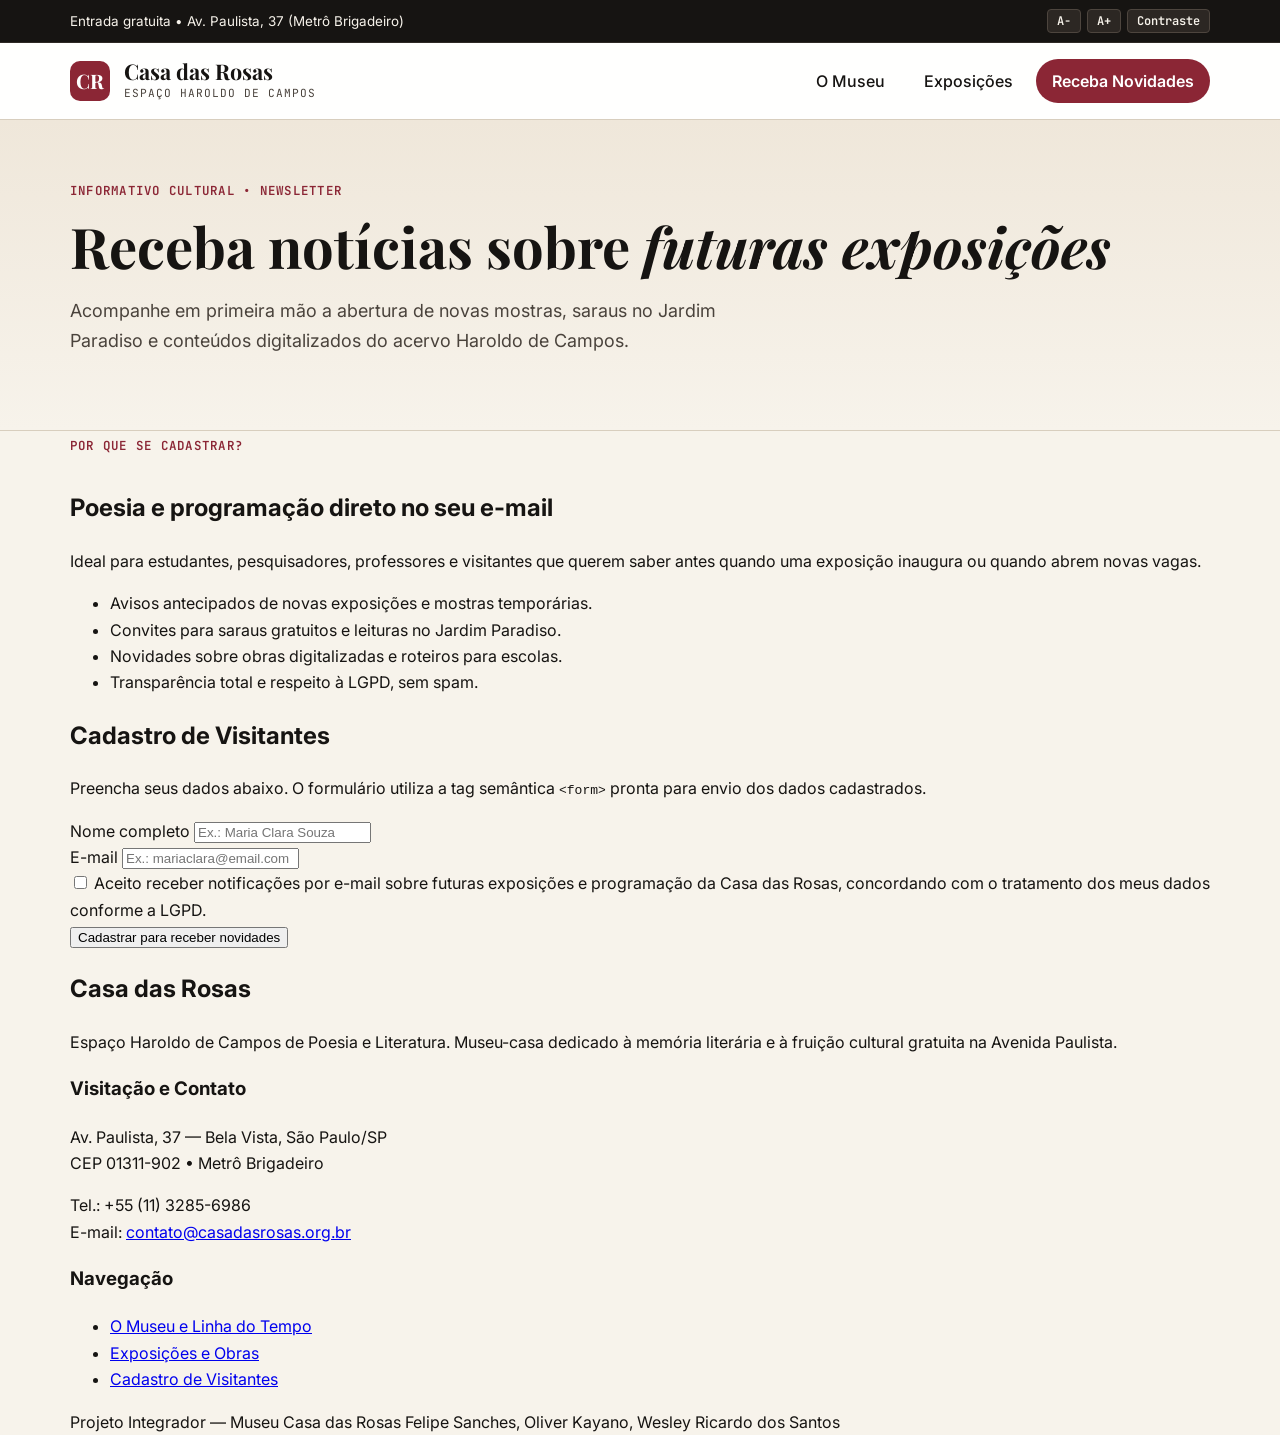
==== cadastro.html @ cf4e38aa "pag. cadastro e atualizaçao de integracao.md (Refs #2)" ====
<!DOCTYPE html>
<html lang="pt-BR">

<head>
  <meta charset="UTF-8">
  <meta name="viewport" content="width=device-width, initial-scale=1.0">
  <title>Receba Novidades — Cadastro de Visitantes | Casa das Rosas</title>
  <link rel="icon" type="image/svg+xml"
    href="data:image/svg+xml,%3Csvg xmlns='http://www.w3.org/2000/svg' viewBox='0 0 64 64'%3E%3Crect width='64' height='64' rx='14' fill='%238b2635'/%3E%3Ctext x='32' y='43' text-anchor='middle' font-family='Georgia,serif' font-size='28' font-weight='700' fill='%23ffffff'%3ECR%3C/text%3E%3C/svg%3E">
  <meta name="description"
    content="Cadastre seu nome e e-mail para receber notícias sobre as próximas exposições e atividades gratuitas da Casa das Rosas.">
  <link rel="preconnect" href="https://fonts.googleapis.com">
  <link rel="preconnect" href="https://fonts.gstatic.com" crossorigin>
  <link rel="preload"
    href="https://fonts.googleapis.com/css2?family=Inter:wght@400;500;600;700&family=JetBrains+Mono:wght@500;600&family=Playfair+Display:ital,wght@0,600;0,700;1,600&display=swap"
    as="style" onload="this.onload=null;this.rel='stylesheet'">
  <noscript>
    <link
      href="https://fonts.googleapis.com/css2?family=Inter:wght@400;500;600;700&family=JetBrains+Mono:wght@500;600&family=Playfair+Display:ital,wght@0,600;0,700;1,600&display=swap"
      rel="stylesheet">
  </noscript>
  <style>
    :root {
      --bg-page: #f7f3eb;
      --bg-surface: #ffffff;
      --bg-muted: #ede5d8;
      --bg-dark: #161412;
      --text-primary: #161412;
      --text-secondary: #4a433c;
      --text-on-dark: #f7f3eb;
      --brand-primary: #8b2635;
      --brand-primary-hover: #6c1a26;
      --brand-secondary: #244736;
      --brand-accent: #c59b38;
      --border-color: #d8cebe;
      --border-strong: #161412;
      --font-serif: "Playfair Display", Georgia, serif;
      --font-sans: "Inter", -apple-system, BlinkMacSystemFont, "Segoe UI", sans-serif;
      --font-mono: "JetBrains Mono", monospace;
      --radius-sm: 6px;
      --radius-md: 12px;
      --radius-lg: 20px;
      --container-max: 1180px
    }

    *,
    *::before,
    *::after {
      box-sizing: border-box
    }

    body {
      margin: 0;
      font-family: var(--font-sans);
      background: var(--bg-page);
      color: var(--text-primary);
      line-height: 1.65
    }

    .skip-link {
      position: absolute;
      top: -100px;
      left: 1rem;
      background: var(--bg-dark);
      color: var(--text-on-dark);
      padding: .75rem 1rem;
      z-index: 1000
    }

    .container {
      width: 100%;
      max-width: var(--container-max);
      margin: 0 auto;
      padding: 0 1.25rem
    }

    .barra-topo {
      background: var(--bg-dark);
      color: var(--text-on-dark);
      font-size: .84rem;
      padding: .55rem 0;
      border-bottom: 1px solid #2f2a26
    }

    .barra-topo .container {
      display: flex;
      flex-wrap: wrap;
      justify-content: space-between;
      gap: .5rem 1.25rem;
      align-items: center
    }

    .cabecalho {
      background: rgba(255, 255, 255, .94);
      border-bottom: 1px solid var(--border-color);
      position: sticky;
      top: 0;
      z-index: 100
    }

    .cabecalho-conteudo {
      display: flex;
      align-items: center;
      justify-content: space-between;
      min-height: 76px;
      gap: 1rem
    }

    .marca {
      display: flex;
      align-items: center;
      gap: .85rem;
      text-decoration: none;
      color: var(--text-primary)
    }

    .marca-sigla {
      width: 40px;
      height: 40px;
      border-radius: 10px;
      background: var(--brand-primary);
      color: #fff;
      display: grid;
      place-items: center;
      font-family: var(--font-serif);
      font-weight: 700;
      font-size: 1.25rem
    }

    .marca-texto {
      display: flex;
      flex-direction: column
    }

    .marca-titulo {
      font-family: var(--font-serif);
      font-size: 1.35rem;
      font-weight: 700;
      line-height: 1.1
    }

    .marca-subtitulo {
      font-family: var(--font-mono);
      font-size: .7rem;
      color: var(--text-secondary);
      text-transform: uppercase;
      letter-spacing: .09em
    }

    .navegacao {
      display: none
    }

    .nav-list {
      list-style: none;
      margin: 0;
      padding: 0;
      display: flex;
      gap: .45rem
    }

    .nav-link {
      display: inline-flex;
      align-items: center;
      min-height: 44px;
      padding: .5rem 1rem;
      border-radius: 999px;
      text-decoration: none;
      color: var(--text-primary);
      font-weight: 500
    }

    .nav-link[aria-current="page"] {
      background: var(--brand-primary);
      color: #fff;
      font-weight: 600
    }

    .hero {
      padding: 3.5rem 0;
      background: linear-gradient(180deg, #efe7da 0%, var(--bg-page) 100%);
      border-bottom: 1px solid var(--border-color)
    }

    .chapeu {
      display: inline-flex;
      font-family: var(--font-mono);
      font-size: .78rem;
      font-weight: 600;
      text-transform: uppercase;
      letter-spacing: .1em;
      color: var(--brand-primary);
      margin-bottom: .75rem
    }

    h1 {
      font-family: var(--font-serif);
      font-size: clamp(2.15rem, 5vw, 3.5rem);
      line-height: 1.15;
      margin: 0 0 1.15rem
    }

    .texto-destaque {
      font-size: 1.125rem;
      color: var(--text-secondary);
      max-width: 62ch
    }

    .controles-acessibilidade {
      display: inline-flex;
      align-items: center;
      gap: .4rem
    }

    .btn-acessibilidade {
      background: #2c2723;
      color: #f7f3eb;
      border: 1px solid #4d453e;
      border-radius: 4px;
      padding: .2rem .55rem;
      font-family: var(--font-mono);
      font-size: .75rem;
      font-weight: 600
    }

    @media(min-width:768px) {
      .btn-menu {
        display: none
      }

      .navegacao {
        display: block
      }
    }
  </style>
  <link rel="preload" href="styles.css" as="style" onload="this.onload=null;this.rel='stylesheet'">
  <noscript>
    <link rel="stylesheet" href="styles.css">
  </noscript>
</head>

<body>
  <a href="#conteudo-principal" class="skip-link">Pular para o conteúdo principal</a>

  <!-- [JS] Barra superior com controles de fonte e contraste -->
  <div class="barra-topo" role="region" aria-label="Informações rápidas e acessibilidade">
    <div class="container">
      <span class="status-visita">
        <span class="status-indicador" aria-hidden="true"></span>
        Entrada gratuita • Av. Paulista, 37 (Metrô Brigadeiro)
      </span>
      <div class="controles-acessibilidade" role="group" aria-label="Controles de acessibilidade">
        <button type="button" id="fonte-diminuir" class="btn-acessibilidade"
          aria-label="A- Diminuir tamanho da fonte">A-</button>
        <button type="button" id="fonte-aumentar" class="btn-acessibilidade"
          aria-label="A+ Aumentar tamanho da fonte">A+</button>
        <button type="button" id="alto-contraste" class="btn-acessibilidade" aria-pressed="false">Contraste</button>
      </div>
    </div>
  </div>

  <header class="cabecalho">
    <div class="container cabecalho-conteudo">
      <a href="index.html" class="marca">
        <span class="marca-sigla" aria-hidden="true">CR</span>
        <span class="marca-texto">
          <span class="marca-titulo">Casa das Rosas</span>
          <span class="marca-subtitulo">Espaço Haroldo de Campos</span>
        </span>
      </a>

      <!-- [JS] Botão que abre/fecha o menu no celular -->
      <button type="button" class="btn-menu" aria-expanded="false" aria-controls="navegacao-principal">
        Menu
      </button>

      <nav id="navegacao-principal" class="navegacao" aria-label="Navegação principal">
        <ul class="nav-list">
          <li><a href="index.html" class="nav-link">O Museu</a></li>
          <li><a href="exposicoes.html" class="nav-link">Exposições</a></li>
          <li><a href="cadastro.html" class="nav-link" aria-current="page">Receba Novidades</a></li>
        </ul>
      </nav>
    </div>
  </header>

  <main id="conteudo-principal">
    <section class="hero">
      <div class="container">
        <span class="chapeu">Informativo Cultural • Newsletter</span>
        <h1>Receba notícias sobre <em>futuras exposições</em></h1>
        <p class="texto-destaque">
          Acompanhe em primeira mão a abertura de novas mostras, saraus no Jardim Paradiso e conteúdos digitalizados do
          acervo Haroldo de Campos.
        </p>
      </div>
    </section>

    <section class="secao">
      <div class="container cadastro-grade">
        <aside class="cadastro-lateral" aria-label="Vantagens do cadastro">
          <span class="chapeu">Por que se cadastrar?</span>
          <h2>Poesia e programação direto no seu e-mail</h2>
          <p class="texto-claro-suave">
            Ideal para estudantes, pesquisadores, professores e visitantes que querem saber antes quando uma exposição
            inaugura ou quando abrem novas vagas.
          </p>
          <ul class="lista-beneficios">
            <li>Avisos antecipados de novas exposições e mostras temporárias.</li>
            <li>Convites para saraus gratuitos e leituras no Jardim Paradiso.</li>
            <li>Novidades sobre obras digitalizadas e roteiros para escolas.</li>
            <li>Transparência total e respeito à LGPD, sem spam.</li>
          </ul>
        </aside>

        <div class="cartao-formulario">
          <h2>Cadastro de Visitantes</h2>
          <p class="formulario-intro">
            Preencha seus dados abaixo. O formulário utiliza a tag semântica <code>&lt;form&gt;</code> pronta para envio
            dos dados cadastrados.
          </p>

          <!-- [JS] Formulário capturado por script.js via id="formulario-visitante" -->
          <form id="formulario-visitante" action="#" method="post">
            <div class="campo-grupo">
              <label for="nome-visitante" class="campo-rotulo">Nome completo</label>
              <input type="text" id="nome-visitante" name="nome" class="campo-entrada"
                placeholder="Ex.: Maria Clara Souza" required autocomplete="name">
            </div>

            <div class="campo-grupo">
              <label for="email-visitante" class="campo-rotulo">E-mail</label>
              <input type="email" id="email-visitante" name="email" class="campo-entrada"
                placeholder="Ex.: mariaclara@email.com" required autocomplete="email">
            </div>

            <div class="grupo-checkbox">
              <input type="checkbox" id="aceita-notificacoes" name="aceita_notificacoes" value="sim" required>
              <label for="aceita-notificacoes">
                Aceito receber notificações por e-mail sobre futuras exposições e programação da Casa das Rosas,
                concordando com o tratamento dos meus dados conforme a LGPD.
              </label>
            </div>

            <button type="submit" class="btn btn-primary btn-largura-total">
              Cadastrar para receber novidades
            </button>
          </form>

          <!-- [JS] Área de confirmação preenchida e exibida após o envio -->
          <div id="retorno-formulario" class="retorno-formulario is-hidden" role="status" aria-live="polite"
            tabindex="-1"></div>
        </div>
      </div>
    </section>
  </main>

  <footer class="rodape">
    <div class="container">
      <div class="rodape-grade">
        <div>
          <h2>Casa das Rosas</h2>
          <p>Espaço Haroldo de Campos de Poesia e Literatura. Museu-casa dedicado à memória literária e à fruição
            cultural gratuita na Avenida Paulista.</p>
        </div>
        <div>
          <h3>Visitação e Contato</h3>
          <p>Av. Paulista, 37 — Bela Vista, São Paulo/SP<br>CEP 01311-902 • Metrô Brigadeiro</p>
          <p>Tel.: +55 (11) 3285-6986<br>E-mail: <a
              href="mailto:contato@casadasrosas.org.br">contato@casadasrosas.org.br</a></p>
        </div>
        <div>
          <h3>Navegação</h3>
          <ul class="rodape-links">
            <li><a href="index.html">O Museu e Linha do Tempo</a></li>
            <li><a href="exposicoes.html">Exposições e Obras</a></li>
            <li><a href="cadastro.html">Cadastro de Visitantes</a></li>
          </ul>
        </div>
      </div>
      <div class="rodape-base">
        <span>Projeto Integrador — Museu Casa das Rosas</span>
        <span>Felipe Sanches, Oliver Kayano, Wesley Ricardo dos Santos</span>

      </div>
    </div>
  </footer>

  <script src="script.js" defer></script>
</body>

</html>
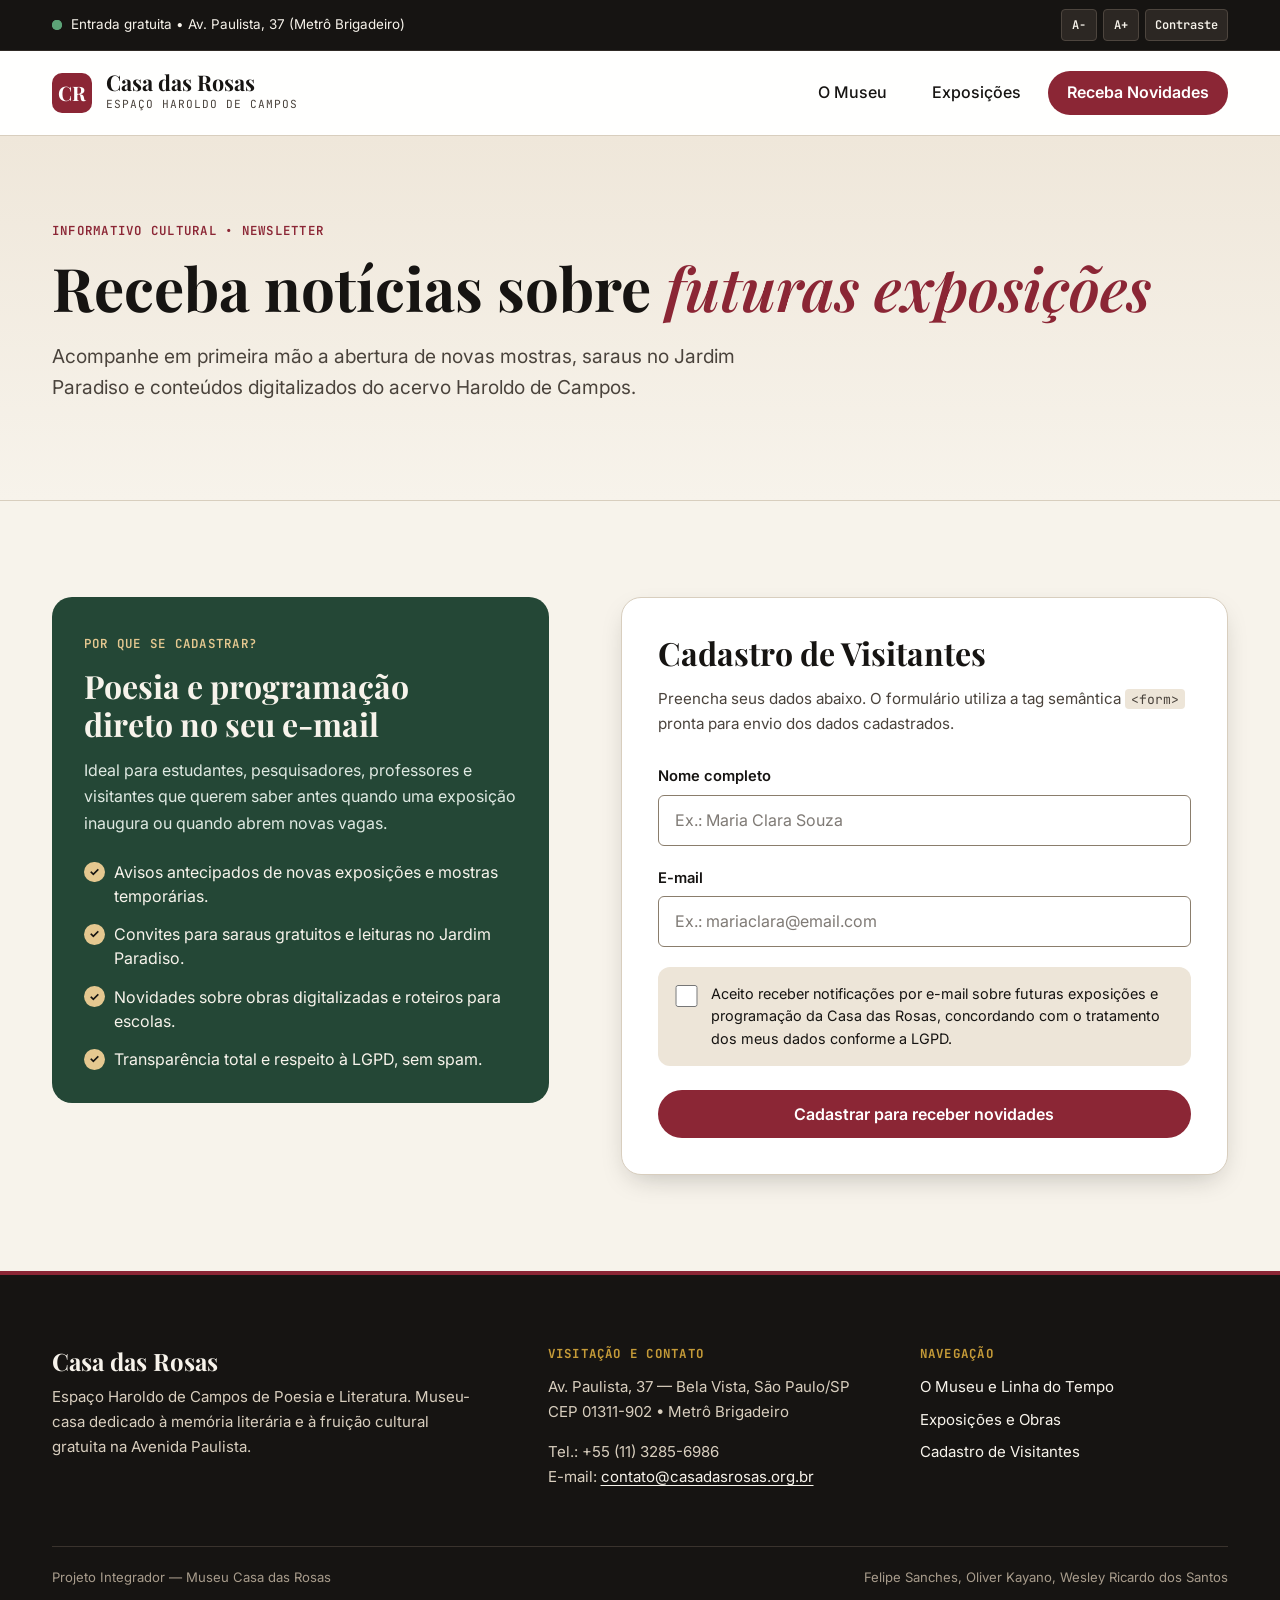
==== commit b61d1308: "Inclusão de media queries e otimização na renderização #2 #3" ====
--- a/cadastro.html
+++ b/cadastro.html
@@ -232,6 +232,496 @@
         display: block
       }
     }
+
+    /* ----- Ajustes por largura: primeira tela (cabeçalho e hero) ----------------
+       Ficam no CSS crítico porque alteram o que o visitante vê antes do
+       styles.css chegar. Se estivessem só no arquivo externo, o topo da página
+       "pularia" de tamanho quando ele terminasse de carregar. */
+
+    /* Celulares compactos: até 400px */
+    @media (max-width: 400px) {
+      .container {
+        padding-inline: 1rem;
+      }
+
+      .cabecalho-conteudo {
+        min-height: 68px;
+        gap: .75rem;
+      }
+
+      .marca {
+        gap: .65rem;
+      }
+
+      .marca-titulo {
+        font-size: 1.2rem;
+      }
+
+      .marca-subtitulo {
+        font-size: .62rem;
+        letter-spacing: .05em;
+      }
+
+      .hero {
+        padding: 2.25rem 0 2.5rem;
+      }
+
+      .hero-grade {
+        gap: 2rem;
+      }
+
+      h1 {
+        font-size: clamp(1.9rem, 8.4vw, 2.15rem);
+        margin-bottom: 1rem;
+      }
+
+      .texto-destaque {
+        font-size: 1.04rem;
+      }
+
+      .hero-acoes .btn {
+        width: 100%;
+      }
+
+      .hero-metricas {
+        gap: .75rem;
+        margin-top: 1.75rem;
+      }
+
+      .metrica-valor {
+        font-size: 1.4rem;
+      }
+
+      .metrica-rotulo {
+        font-size: .76rem;
+      }
+
+      .hero-cartao {
+        padding: 1rem;
+      }
+
+      .hero-foto {
+        height: 210px;
+      }
+    }
+
+    /* Telas largas: a partir de 1280px */
+    @media (min-width: 1280px) {
+      :root {
+        --container-max: 1240px;
+      }
+
+      .container {
+        padding-inline: 2rem;
+      }
+
+      .cabecalho-conteudo {
+        min-height: 84px;
+      }
+
+      .nav-link {
+        padding-inline: 1.2rem;
+      }
+
+      .hero {
+        padding: 5rem 0;
+      }
+
+      .hero-grade {
+        gap: 4.5rem;
+      }
+
+      h1 {
+        font-size: 3.75rem;
+      }
+
+      .texto-destaque {
+        font-size: 1.2rem;
+      }
+
+      .hero-foto {
+        height: 320px;
+      }
+    }
+
+    /* Primeira tela: regras de styles.css aplicadas ao que aparece sem rolar (320–1920px) ====
+       Ficam aqui para a página não "pular" quando o styles.css (assíncrono) terminar de carregar.
+       Valem os mesmos valores do arquivo externo; ao alterar uma regra, altere nos dois lugares. */
+
+    :root {
+      --on-brand: #ffffff;
+      --on-dark-soft: #d8cebe;
+      --on-dark-muted: #a89c8c;
+      --panel-dark: #221e1a;
+      --line-dark: #3a332d;
+      --field-border: #8a7d6c;
+      --focus: #161412;
+      --focus-on-dark: #c59b38;
+      --tint-brand: #f4e6e8;
+      --ok-bg: #e6f1ea;
+      --ok-text: #17352a;
+      --shadow-sm: 0 1px 2px rgba(22, 20, 18, .06), 0 1px 1px rgba(22, 20, 18, .04);
+      --shadow-md: 0 10px 28px -10px rgba(22, 20, 18, .28);
+      --ease: cubic-bezier(.2, .6, .2, 1);
+    }
+
+    button,
+    input {
+      font: inherit;
+      color: inherit;
+    }
+
+    button {
+      cursor: pointer;
+    }
+
+    html {
+      scroll-padding-top: 6.5rem;
+      -webkit-text-size-adjust: 100%;
+      text-size-adjust: 100%;
+    }
+
+    @media (prefers-reduced-motion: no-preference) {
+      html {
+        scroll-behavior: smooth;
+      }
+    }
+
+    body {
+      -webkit-font-smoothing: antialiased;
+      text-rendering: optimizeLegibility;
+      overflow-wrap: break-word;
+    }
+
+    h2 {
+      font-family: var(--font-serif);
+      line-height: 1.2;
+      color: inherit;
+      text-wrap: balance;
+    }
+
+    h2 {
+      font-size: clamp(1.7rem, 3.4vw, 2.5rem);
+      margin: 0 0 .85rem;
+    }
+
+    h1 em {
+      font-style: italic;
+      font-weight: 600;
+      color: var(--brand-primary);
+    }
+
+    p {
+      margin: 0 0 1rem;
+      text-wrap: pretty;
+    }
+
+    a {
+      color: var(--brand-primary);
+      text-underline-offset: .2em;
+    }
+
+    code {
+      font-family: var(--font-mono);
+      font-size: .86em;
+      background: var(--bg-muted);
+      padding: .12em .45em;
+      border-radius: 4px;
+      overflow-wrap: anywhere;
+    }
+
+    .chapeu {
+      max-width: 100%;
+    }
+
+    .is-hidden,
+    [hidden] {
+      display: none !important;
+    }
+
+    @media (prefers-reduced-motion: reduce) {
+      *,
+      *::before,
+      *::after {
+        animation-duration: .01ms !important;
+        animation-iteration-count: 1 !important;
+        transition-duration: .01ms !important;
+        scroll-behavior: auto !important;
+      }
+    }
+
+    .status-visita {
+      display: inline-flex;
+      align-items: center;
+      gap: .6rem;
+      line-height: 1.4;
+    }
+
+    .status-indicador {
+      position: relative;
+      flex: none;
+      width: .6rem;
+      height: .6rem;
+      border-radius: 50%;
+      background: #5ca377;
+    }
+
+    .status-indicador::after {
+      content: "";
+      position: absolute;
+      inset: 0;
+      border-radius: inherit;
+      background: inherit;
+      animation: pulso 2.4s ease-out infinite;
+    }
+
+    .btn-acessibilidade {
+      min-width: 2.25rem;
+      min-height: 2rem;
+      line-height: 1;
+      cursor: pointer;
+      transition: background-color .2s var(--ease), border-color .2s var(--ease);
+    }
+
+    .marca-sigla {
+      transition: background-color .2s var(--ease);
+    }
+
+    .nav-link {
+      transition: background-color .2s var(--ease);
+    }
+
+    .btn-menu {
+      min-height: 44px;
+      padding: .5rem 1.1rem;
+      border: 1.5px solid var(--border-strong);
+      border-radius: 999px;
+      background: var(--bg-surface);
+      color: var(--text-primary);
+      font-weight: 600;
+      transition: background-color .2s var(--ease), color .2s var(--ease);
+    }
+
+    @media (max-width: 767.98px) {
+      .navegacao.is-open {
+        display: block;
+        position: absolute;
+        top: 100%;
+        left: 0;
+        right: 0;
+        padding: .75rem 1.25rem 1.25rem;
+        background: var(--bg-surface);
+        border-bottom: 1px solid var(--border-color);
+        box-shadow: var(--shadow-md);
+      }
+
+      .navegacao.is-open .nav-list {
+        flex-direction: column;
+        gap: .25rem;
+      }
+
+      .navegacao.is-open .nav-link {
+        width: 100%;
+        border-radius: var(--radius-md);
+        font-size: 1.05rem;
+      }
+    }
+
+    .secao {
+      padding: 3.5rem 0;
+    }
+
+    @media (min-width: 768px) {
+      .secao {
+        padding: 5rem 0;
+      }
+    }
+
+    .texto-claro-suave {
+      color: var(--on-dark-soft);
+    }
+
+    .cadastro-grade {
+      display: grid;
+      grid-template-columns: minmax(0, 1fr);
+      gap: 2rem;
+      align-items: start;
+    }
+
+    @media (min-width: 900px) {
+      .cadastro-grade {
+        grid-template-columns: minmax(0, .9fr) minmax(0, 1.1fr);
+        gap: 3rem;
+      }
+    }
+
+    .cadastro-lateral {
+      padding: 2rem;
+      background: var(--brand-secondary);
+      color: #f7f3eb;
+      border-radius: var(--radius-lg);
+    }
+
+    .cadastro-lateral .chapeu {
+      color: #e5c890;
+    }
+
+    .cadastro-lateral h2 {
+      font-size: clamp(1.5rem, 3vw, 2rem);
+    }
+
+    .cadastro-lateral .texto-claro-suave {
+      color: #dfe9e2;
+    }
+
+    .lista-beneficios {
+      display: grid;
+      gap: .9rem;
+      margin: 1.5rem 0 0;
+      padding: 0;
+      list-style: none;
+    }
+
+    .lista-beneficios li {
+      position: relative;
+      padding-left: 1.9rem;
+      line-height: 1.5;
+    }
+
+    .lista-beneficios li::before {
+      content: "✓";
+      content: "✓" / "";
+      position: absolute;
+      left: 0;
+      top: 0;
+      display: grid;
+      place-items: center;
+      width: 1.3rem;
+      height: 1.3rem;
+      margin-top: .1rem;
+      border-radius: 50%;
+      background: #e5c890;
+      color: #161412;
+      font-size: .75rem;
+      font-weight: 700;
+    }
+
+    .cartao-formulario {
+      padding: 1.5rem;
+      background: var(--bg-surface);
+      border: 1px solid var(--border-color);
+      border-radius: var(--radius-lg);
+      box-shadow: var(--shadow-md);
+    }
+
+    @media (min-width: 640px) {
+      .cartao-formulario {
+        padding: 2.25rem;
+      }
+    }
+
+    .cartao-formulario h2 {
+      font-size: clamp(1.5rem, 3vw, 2rem);
+    }
+
+    .formulario-intro {
+      margin-bottom: 1.75rem;
+      font-size: .95rem;
+      color: var(--text-secondary);
+    }
+
+    .campo-grupo {
+      margin-bottom: 1.25rem;
+    }
+
+    .campo-rotulo {
+      display: block;
+      margin-bottom: .4rem;
+      font-size: .92rem;
+      font-weight: 600;
+    }
+
+    .campo-entrada {
+      width: 100%;
+      min-width: 0;
+      min-height: 48px;
+      padding: .7rem 1rem;
+      border: 1.5px solid var(--field-border);
+      border-radius: var(--radius-sm);
+      background: var(--bg-surface);
+      color: var(--text-primary);
+      transition: border-color .2s var(--ease), box-shadow .2s var(--ease);
+    }
+
+    .grupo-checkbox {
+      display: flex;
+      align-items: flex-start;
+      gap: .85rem;
+      margin-bottom: 1.5rem;
+      padding: 1rem 1.1rem;
+      background: var(--bg-muted);
+      border-radius: var(--radius-md);
+    }
+
+    .grupo-checkbox input[type="checkbox"] {
+      flex: none;
+      width: 1.4rem;
+      height: 1.4rem;
+      margin: .1rem 0 0;
+      accent-color: var(--brand-primary);
+      cursor: pointer;
+    }
+
+    .grupo-checkbox label {
+      font-size: .9rem;
+      line-height: 1.55;
+      cursor: pointer;
+    }
+
+    @media (max-width: 400px) {
+      .secao {
+        padding: 2.75rem 0;
+      }
+
+      h2 {
+        font-size: clamp(1.5rem, 7vw, 1.7rem);
+      }
+
+      .cadastro-lateral,
+      .cartao-formulario {
+        padding: 1.25rem;
+      }
+
+      .grupo-checkbox {
+        gap: .7rem;
+        padding: .85rem;
+      }
+    }
+
+    @media (min-width: 1280px) {
+      h2 {
+        font-size: 2.75rem;
+      }
+
+      .secao {
+        padding: 6rem 0;
+      }
+
+      .cadastro-grade {
+        gap: 4.5rem;
+      }
+    }
+
+    @keyframes pulso {
+        0% {
+        transform: scale(1);
+        opacity: .7;
+        }
+        100% {
+        transform: scale(2.8);
+        opacity: 0;
+        }
+      }
   </style>
   <link rel="preload" href="styles.css" as="style" onload="this.onload=null;this.rel='stylesheet'">
   <noscript>
@@ -389,4 +879,4 @@
   <script src="script.js" defer></script>
 </body>
 
-</html>+</html>
--- a/styles.css
+++ b/styles.css
@@ -0,0 +1,1699 @@
+/* 0. TOKENS COMPLEMENTARES E RESET ---------------------------------------
+   Os tokens principais (--brand-*, --bg-*, --text-*) vêm do <style> inline.
+   Aqui entram só os que os componentes abaixo precisam.                    */
+:root {
+  --on-brand: #ffffff;
+  --on-dark-soft: #d8cebe;       /* texto secundário sobre fundo escuro (≈11:1) */
+  --on-dark-muted: #a89c8c;      /* texto terciário sobre fundo escuro (≈7:1)   */
+  --panel-dark: #221e1a;         /* cartões sobre seção escura                  */
+  --line-dark: #3a332d;
+  --field-border: #8a7d6c;       /* borda de campo: ≥3:1 sobre branco (WCAG 1.4.11) */
+  --focus: #161412;
+  --focus-on-dark: #c59b38;
+  --tint-brand: #f4e6e8;         /* fundo suave das etiquetas                   */
+  --ok-bg: #e6f1ea;
+  --ok-text: #17352a;
+  --shadow-sm: 0 1px 2px rgba(22, 20, 18, .06), 0 1px 1px rgba(22, 20, 18, .04);
+  --shadow-md: 0 10px 28px -10px rgba(22, 20, 18, .28);
+  --ease: cubic-bezier(.2, .6, .2, 1);
+}
+
+img,
+svg {
+  display: block;
+  max-width: 100%;
+}
+
+img {
+  height: auto;
+}
+
+button,
+input {
+  font: inherit;
+  color: inherit;
+}
+
+button {
+  cursor: pointer;
+}
+
+
+/* 1. BASE E TIPOGRAFIA ---------------------------------------------------- */
+html {
+  scroll-padding-top: 6.5rem;
+  -webkit-text-size-adjust: 100%;
+  text-size-adjust: 100%;
+}
+
+@media (prefers-reduced-motion: no-preference) {
+  html {
+    scroll-behavior: smooth;
+  }
+}
+
+body {
+  -webkit-font-smoothing: antialiased;
+  text-rendering: optimizeLegibility;
+  overflow-wrap: break-word;
+}
+
+::selection {
+  background: var(--brand-primary);
+  color: #fff;
+}
+
+h2,
+h3,
+h4 {
+  font-family: var(--font-serif);
+  line-height: 1.2;
+  color: inherit;
+  text-wrap: balance;
+}
+
+h2 {
+  font-size: clamp(1.7rem, 3.4vw, 2.5rem);
+  margin: 0 0 .85rem;
+}
+
+h3 {
+  font-size: 1.3rem;
+  margin: 0 0 .6rem;
+}
+
+h1 em,
+h2 em {
+  font-style: italic;
+  font-weight: 600;
+  color: var(--brand-primary);
+}
+
+p {
+  margin: 0 0 1rem;
+  text-wrap: pretty;
+}
+
+.mb-0 {
+  margin-bottom: 0;
+}
+
+a {
+  color: var(--brand-primary);
+  text-underline-offset: .2em;
+}
+
+a:hover {
+  color: var(--brand-primary-hover);
+}
+
+code {
+  font-family: var(--font-mono);
+  font-size: .86em;
+  background: var(--bg-muted);
+  padding: .12em .45em;
+  border-radius: 4px;
+  overflow-wrap: anywhere;
+}
+
+blockquote {
+  margin: 0;
+}
+
+.texto-secundario {
+  color: var(--text-secondary);
+}
+
+
+.chapeu {
+  max-width: 100%;
+}
+
+
+/* 2. UTILITÁRIOS E ESTADOS ------------------------------------------------ */
+.is-hidden,
+[hidden] {
+  display: none !important;
+}
+
+.skip-link:focus {
+  top: 1rem;
+  outline: 3px solid var(--focus-on-dark);
+}
+
+
+/* 3. ACESSIBILIDADE ------------------------------------------------------- */
+:focus-visible {
+  outline: 3px solid var(--focus);
+  outline-offset: 3px;
+  border-radius: 4px;
+}
+
+.secao-escura :focus-visible,
+.barra-topo :focus-visible,
+.rodape :focus-visible,
+.modal-curatorial :focus-visible {
+  outline-color: var(--focus-on-dark);
+}
+
+.modal-curatorial :focus-visible {
+  outline-color: var(--focus);
+}
+
+@media (prefers-reduced-motion: reduce) {
+
+  *,
+  *::before,
+  *::after {
+    animation-duration: .01ms !important;
+    animation-iteration-count: 1 !important;
+    transition-duration: .01ms !important;
+    scroll-behavior: auto !important;
+  }
+}
+
+[data-contrast="high"] {
+  --bg-page: #000;
+  --bg-surface: #000;
+  --bg-muted: #111;
+  --bg-dark: #000;
+  --text-primary: #fff;
+  --text-secondary: #fff;
+  --text-on-dark: #fff;
+  --brand-primary: #ffd84d;
+  --brand-primary-hover: #fff;
+  --brand-secondary: #000;
+  --brand-accent: #ffd84d;
+  --border-color: #fff;
+  --border-strong: #fff;
+  --on-brand: #000;
+  --on-dark-soft: #fff;
+  --on-dark-muted: #fff;
+  --panel-dark: #000;
+  --line-dark: #fff;
+  --field-border: #fff;
+  --focus: #ffd84d;
+  --focus-on-dark: #ffd84d;
+  --tint-brand: #000;
+  --ok-bg: #000;
+  --ok-text: #fff;
+}
+
+[data-contrast="high"] .cabecalho,
+[data-contrast="high"] .hero {
+  background: #000;
+}
+
+[data-contrast="high"] .btn-primary,
+[data-contrast="high"] .nav-link[aria-current="page"],
+[data-contrast="high"] .marca-sigla {
+  color: #000;
+}
+
+[data-contrast="high"] .btn-primary:hover {
+  background: #fff;
+  color: #000;
+}
+
+[data-contrast="high"] .btn-secondary:hover {
+  background: #ffd84d;
+  color: #000;
+}
+
+[data-contrast="high"] a:not(.btn):not(.marca):not(.nav-link) {
+  text-decoration: underline;
+}
+
+[data-contrast="high"] .card,
+[data-contrast="high"] .cartao-formulario,
+[data-contrast="high"] .cadastro-lateral,
+[data-contrast="high"] .destaque-vitrine,
+[data-contrast="high"] .linha-tempo-apoio,
+[data-contrast="high"] .hero-cartao {
+  border: 2px solid #fff;
+}
+
+[data-contrast="high"] .etiqueta {
+  border: 1px solid #ffd84d;
+  color: #ffd84d;
+}
+
+[data-contrast="high"] .btn-filtro.is-active,
+[data-contrast="high"] .linha-tempo-aba.is-active,
+[data-contrast="high"] .btn-acessibilidade[aria-pressed="true"] {
+  background: #ffd84d;
+  color: #000;
+  border-color: #ffd84d;
+}
+
+[data-contrast="high"] .mapa-zona-area {
+  stroke: #ffd84d;
+  stroke-width: 2.5;
+}
+
+[data-contrast="high"] .mapa-zona.is-active .mapa-zona-area {
+  stroke: #fff;
+  stroke-width: 4;
+}
+
+[data-contrast="high"] .credito-foto {
+  background: #000;
+  border-top: 1px solid #fff;
+}
+
+/* 4. BARRA SUPERIOR ------------------------------------------------------- */
+.status-visita {
+  display: inline-flex;
+  align-items: center;
+  gap: .6rem;
+  line-height: 1.4;
+}
+
+.status-indicador {
+  position: relative;
+  flex: none;
+  width: .6rem;
+  height: .6rem;
+  border-radius: 50%;
+  background: #5ca377;
+}
+
+.status-indicador::after {
+  content: "";
+  position: absolute;
+  inset: 0;
+  border-radius: inherit;
+  background: inherit;
+  animation: pulso 2.4s ease-out infinite;
+}
+
+@keyframes pulso {
+  0% {
+    transform: scale(1);
+    opacity: .7;
+  }
+
+  100% {
+    transform: scale(2.8);
+    opacity: 0;
+  }
+}
+
+.btn-acessibilidade {
+  min-width: 2.25rem;
+  min-height: 2rem;
+  line-height: 1;
+  cursor: pointer;
+  transition: background-color .2s var(--ease), border-color .2s var(--ease);
+}
+
+.btn-acessibilidade:hover {
+  background: #3a332d;
+  border-color: var(--brand-accent);
+}
+
+.btn-acessibilidade[aria-pressed="true"] {
+  background: var(--brand-accent);
+  border-color: var(--brand-accent);
+  color: #161412;
+}
+
+
+/* 5. CABEÇALHO E MENU MOBILE ---------------------------------------------- */
+.marca:hover {
+  color: var(--text-primary);
+}
+
+.marca:hover .marca-sigla {
+  background: var(--brand-primary-hover);
+}
+
+.marca-sigla {
+  transition: background-color .2s var(--ease);
+}
+
+.nav-link {
+  transition: background-color .2s var(--ease);
+}
+
+.nav-link:hover {
+  background: var(--bg-muted);
+  color: var(--text-primary);
+}
+
+.nav-link[aria-current="page"]:hover {
+  background: var(--brand-primary-hover);
+  color: #fff;
+}
+
+.btn-menu {
+  min-height: 44px;
+  padding: .5rem 1.1rem;
+  border: 1.5px solid var(--border-strong);
+  border-radius: 999px;
+  background: var(--bg-surface);
+  color: var(--text-primary);
+  font-weight: 600;
+  transition: background-color .2s var(--ease), color .2s var(--ease);
+}
+
+.btn-menu[aria-expanded="true"] {
+  background: var(--text-primary);
+  color: var(--bg-page);
+}
+
+@media (max-width: 767.98px) {
+
+  .navegacao.is-open {
+    display: block;
+    position: absolute;
+    top: 100%;
+    left: 0;
+    right: 0;
+    padding: .75rem 1.25rem 1.25rem;
+    background: var(--bg-surface);
+    border-bottom: 1px solid var(--border-color);
+    box-shadow: var(--shadow-md);
+  }
+
+  .navegacao.is-open .nav-list {
+    flex-direction: column;
+    gap: .25rem;
+  }
+
+  .navegacao.is-open .nav-link {
+    width: 100%;
+    border-radius: var(--radius-md);
+    font-size: 1.05rem;
+  }
+}
+
+
+/* 6. BOTÕES --------------------------------------------------------------- */
+.btn {
+  display: inline-flex;
+  align-items: center;
+  justify-content: center;
+  min-height: 48px;
+  padding: .75rem 1.45rem;
+  border: 1.5px solid transparent;
+  border-radius: 999px;
+  font-weight: 600;
+  text-decoration: none;
+  cursor: pointer;
+  text-align: center;
+  line-height: 1.25;
+  transition: background-color .2s var(--ease), color .2s var(--ease),
+    border-color .2s var(--ease), transform .2s var(--ease);
+}
+
+.btn:active {
+  transform: translateY(1px);
+}
+
+.btn-primary {
+  background: var(--brand-primary);
+  color: var(--on-brand);
+}
+
+.btn-secondary {
+  background: var(--bg-surface);
+  color: var(--text-primary);
+  border-color: var(--border-strong);
+}
+
+.btn-primary:hover {
+  background: var(--brand-primary-hover);
+  color: var(--on-brand);
+}
+
+.btn-secondary:hover {
+  background: var(--text-primary);
+  color: var(--bg-page);
+}
+
+.btn-ghost {
+  background: transparent;
+  color: var(--brand-primary);
+  padding-inline: 1rem;
+}
+
+.btn-ghost:hover {
+  background: var(--tint-brand);
+  color: var(--brand-primary-hover);
+}
+
+.btn-largura-total {
+  width: 100%;
+}
+
+.btn[aria-pressed="true"] {
+  background: var(--brand-secondary);
+  color: #fff;
+}
+
+/* 7. SEÇÕES, GRIDS E CARDS ------------------------------------------------ */
+.secao {
+  padding: 3.5rem 0;
+}
+
+@media (min-width: 768px) {
+  .secao {
+    padding: 5rem 0;
+  }
+}
+
+.secao-alternativa {
+  background: var(--bg-muted);
+  border-block: 1px solid var(--border-color);
+}
+
+.secao-escura {
+  background: var(--bg-dark);
+  color: var(--text-on-dark);
+}
+
+.secao-escura .chapeu {
+  color: var(--brand-accent);
+}
+
+.secao-escura .texto-destaque,
+.texto-claro-suave {
+  color: var(--on-dark-soft);
+}
+
+.secao-escura h2 em {
+  color: var(--brand-accent);
+}
+
+.cabecalho-secao {
+  display: flex;
+  flex-wrap: wrap;
+  align-items: flex-end;
+  justify-content: space-between;
+  gap: 1.25rem 2rem;
+  margin-bottom: 2rem;
+}
+
+.cabecalho-secao--compacto {
+  margin-bottom: 1rem;
+}
+
+.cabecalho-secao .texto-destaque {
+  margin-top: .25rem;
+}
+
+.grid-2,
+.grid-3 {
+  display: grid;
+  gap: 1.5rem;
+  grid-template-columns: minmax(0, 1fr);
+}
+
+.grade-espacada {
+  margin-top: 2rem;
+}
+
+/* Contêineres que o script.js preenche depois do carregamento: reservar uma
+   altura mínima evita que o conteúdo abaixo "pule" quando os cards entram (CLS). */
+#vitrine-home-grade {
+  min-height: 24rem;
+}
+
+#grade-exposicoes {
+  min-height: 26rem;
+}
+
+#vitrine-destaque {
+  min-height: 24rem;
+}
+
+#grade-obras {
+  min-height: 28rem;
+}
+
+@media (min-width: 768px) {
+  #vitrine-destaque {
+    min-height: 21rem;
+  }
+}
+
+@media (min-width: 640px) {
+  .grid-3 {
+    grid-template-columns: repeat(2, minmax(0, 1fr));
+  }
+}
+
+@media (min-width: 768px) {
+  .grid-2 {
+    grid-template-columns: repeat(2, minmax(0, 1fr));
+  }
+}
+
+@media (min-width: 1024px) {
+  .grid-3 {
+    grid-template-columns: repeat(3, minmax(0, 1fr));
+  }
+}
+
+.card {
+  position: relative;
+  display: flex;
+  flex-direction: column;
+  background: var(--bg-surface);
+  border: 1px solid var(--border-color);
+  border-radius: var(--radius-lg);
+  padding: 1.5rem;
+  box-shadow: var(--shadow-sm);
+  transition: transform .25s var(--ease), box-shadow .25s var(--ease),
+    border-color .25s var(--ease);
+}
+
+.card h3 {
+  margin: .6rem 0 .5rem;
+}
+
+.card p {
+  color: var(--text-secondary);
+}
+
+.card-rodape {
+  margin-top: auto;
+  padding-top: 1rem;
+}
+
+.etiqueta {
+  align-self: flex-start;
+  display: inline-flex;
+  align-items: center;
+  padding: .22rem .75rem;
+  border-radius: 999px;
+  background: var(--tint-brand);
+  color: var(--brand-primary);
+  font-family: var(--font-mono);
+  font-size: .72rem;
+  font-weight: 600;
+  letter-spacing: .06em;
+  text-transform: uppercase;
+  line-height: 1.5;
+}
+
+/* Cards da vitrine: imagem sangrando até a borda */
+.card-obra {
+  padding: 0 0 1.25rem;
+  overflow: hidden;
+}
+
+.card-obra>*:not(.obra-moldura) {
+  margin-inline: 1.25rem;
+}
+
+.card-obra .etiqueta {
+  margin-top: .25rem;
+}
+
+.card-obra h3 {
+  font-size: 1.2rem;
+}
+
+.card-obra p {
+  font-size: .95rem;
+  margin-bottom: .75rem;
+}
+
+.obra-codigo {
+  display: block;
+  margin-top: .9rem;
+  margin-bottom: .1rem;
+  font-family: var(--font-mono);
+  font-size: .72rem;
+  font-weight: 600;
+  letter-spacing: .08em;
+  text-transform: uppercase;
+  color: var(--text-secondary);
+}
+
+.obra-metadados {
+  display: grid;
+  gap: .2rem;
+  margin-top: .25rem;
+  padding-top: .75rem;
+  border-top: 1px solid var(--border-color);
+  font-size: .84rem;
+  color: var(--text-secondary);
+}
+
+.obra-acoes {
+  margin-top: auto;
+  padding-top: 1rem;
+}
+
+.card-acao-link {
+  background: none;
+  border: 0;
+  padding: 0;
+  font-weight: 600;
+  font-size: .95rem;
+  text-align: left;
+  color: var(--brand-primary);
+  text-decoration: none;
+}
+
+.card-acao-link::after {
+  content: "";
+  position: absolute;
+  inset: 0;
+}
+
+.card-acao-link:hover {
+  text-decoration: underline;
+}
+
+.card-clicavel {
+  cursor: pointer;
+}
+
+@media (hover: hover) {
+  .card-clicavel:hover {
+    transform: translateY(-4px);
+    box-shadow: var(--shadow-md);
+    border-color: var(--brand-primary);
+  }
+
+  .card-clicavel:hover .obra-moldura img {
+    transform: scale(1.04);
+  }
+}
+
+@supports selector(:has(*)) {
+  .card-acao-link:focus-visible {
+    outline: none;
+  }
+
+  .card-clicavel:has(.card-acao-link:focus-visible) {
+    outline: 3px solid var(--focus);
+    outline-offset: 3px;
+  }
+}
+
+
+/* 8. VITRINE: IMAGENS, FILTROS, BUSCA, DESTAQUE --------------------------- */
+.obra-moldura {
+  position: relative;
+  aspect-ratio: 16 / 10;
+  overflow: hidden;
+  background: var(--bg-muted);
+  margin-bottom: .25rem;
+}
+
+.obra-moldura img,
+.destaque-vitrine-foto img,
+.linha-tempo-apoio-foto img,
+.hero-foto img {
+  width: 100%;
+  height: 100%;
+  object-fit: cover;
+  object-position: center 35%;
+}
+
+.obra-moldura img {
+  transition: transform .5s var(--ease);
+}
+
+/* legenda/crédito sobre a foto; some sozinha se o campo vier vazio */
+.credito-foto {
+  position: absolute;
+  inset: auto 0 0 0;
+  padding: 1.6rem .85rem .5rem;
+  background: linear-gradient(to top, rgba(22, 20, 18, .85), rgba(22, 20, 18, 0));
+  color: #fff;
+  font-family: var(--font-mono);
+  font-size: .68rem;
+  letter-spacing: .04em;
+  line-height: 1.35;
+  pointer-events: none;
+}
+
+.credito-foto:empty {
+  display: none;
+}
+
+.barra-busca {
+  display: flex;
+  flex-wrap: wrap;
+  align-items: center;
+  gap: .75rem 1rem;
+  margin-bottom: 1rem;
+}
+
+.campo-busca {
+  flex: 1 1 min(18rem, 100%);
+  min-width: 0;
+  min-height: 48px;
+  padding: .7rem 1.2rem;
+  border: 1.5px solid var(--field-border);
+  border-radius: 999px;
+  background: var(--bg-surface);
+  color: var(--text-primary);
+}
+
+.campo-busca::placeholder {
+  color: var(--text-secondary);
+  opacity: .75;
+}
+
+.campo-busca:focus {
+  outline: none;
+  border-color: var(--brand-primary);
+  box-shadow: 0 0 0 3px rgba(139, 38, 53, .2);
+}
+
+.contagem-obras {
+  margin: 0;
+  font-family: var(--font-mono);
+  font-size: .82rem;
+  color: var(--text-secondary);
+}
+
+.barra-filtros {
+  display: flex;
+  flex-wrap: wrap;
+  gap: .6rem;
+  margin-bottom: 2rem;
+}
+
+.btn-filtro {
+  display: inline-flex;
+  align-items: center;
+  min-height: 44px;
+  padding: .5rem 1.15rem;
+  border: 1.5px solid var(--border-strong);
+  border-radius: 999px;
+  background: var(--bg-surface);
+  color: var(--text-primary);
+  font-size: .92rem;
+  font-weight: 500;
+  line-height: 1.25;
+  transition: background-color .2s var(--ease), color .2s var(--ease),
+    border-color .2s var(--ease);
+}
+
+.btn-filtro:hover {
+  background: var(--bg-muted);
+}
+
+.btn-filtro.is-active {
+  background: var(--brand-primary);
+  border-color: var(--brand-primary);
+  color: var(--on-brand);
+  font-weight: 600;
+}
+
+/* Destaque no topo de exposicoes.html */
+.destaque-vitrine {
+  display: grid;
+  grid-template-columns: minmax(0, 1fr);
+  gap: 1.5rem 2.5rem;
+  align-items: center;
+  margin-bottom: 3.5rem;
+  padding: 1.25rem;
+  background: var(--bg-surface);
+  border: 1px solid var(--border-color);
+  border-radius: var(--radius-lg);
+  box-shadow: var(--shadow-sm);
+}
+
+.destaque-vitrine-foto {
+  position: relative;
+  aspect-ratio: 480 / 280;
+  overflow: hidden;
+  border-radius: var(--radius-md);
+  background: var(--bg-dark);
+}
+
+.destaque-titulo {
+  font-size: clamp(1.5rem, 3vw, 2.1rem);
+  margin-bottom: .85rem;
+}
+
+@media (min-width: 768px) {
+  .destaque-vitrine {
+    grid-template-columns: 1.1fr 1fr;
+    padding: 1.5rem;
+  }
+}
+
+/* Faixa de chamada para o cadastro */
+.chamada-banner {
+  display: flex;
+  flex-wrap: wrap;
+  align-items: center;
+  justify-content: space-between;
+  gap: 1.25rem 2.5rem;
+}
+
+.chamada-texto {
+  flex: 1 1 22rem;
+}
+
+.chamada-texto h2 {
+  font-size: clamp(1.4rem, 2.6vw, 1.9rem);
+}
+
+
+/* 9. HERO: LISTA DE HORÁRIOS ---------------------------------------------- */
+.lista-horarios {
+  display: grid;
+  grid-template-columns: minmax(0, 1fr);
+}
+
+.item-horario {
+  display: flex;
+  flex-wrap: wrap;
+  justify-content: space-between;
+  gap: .15rem 1rem;
+  padding: .8rem 0;
+  border-top: 1px solid var(--border-color);
+  font-size: .92rem;
+}
+
+.item-horario strong {
+  font-weight: 600;
+}
+
+.item-horario span {
+  color: var(--text-secondary);
+}
+
+
+/* 10. MAPA INTERATIVO ----------------------------------------------------- */
+.mapa-grade {
+  display: grid;
+  grid-template-columns: minmax(0, 1fr);
+  gap: 2rem;
+  align-items: start;
+  margin-top: 2rem;
+}
+
+@media (min-width: 1024px) {
+  .mapa-grade {
+    grid-template-columns: minmax(0, 1.6fr) minmax(0, 1fr);
+  }
+}
+
+.mapa-svg {
+  width: 100%;
+  height: auto;
+  border-radius: 14px;
+}
+
+/* Zonas do SVG: CSS sobrescreve os atributos de apresentação (fill/stroke) */
+.mapa-zona {
+  cursor: pointer;
+  outline: none;
+}
+
+.mapa-zona-area {
+  transition: fill-opacity .2s var(--ease), stroke-width .2s var(--ease),
+    stroke .2s var(--ease);
+}
+
+.mapa-zona:hover .mapa-zona-area {
+  fill-opacity: .95;
+  stroke: #e5c890;
+}
+
+.mapa-zona.is-active .mapa-zona-area {
+  fill-opacity: 1;
+  stroke: #e5c890;
+  stroke-width: 3.5;
+}
+
+.mapa-zona:focus-visible .mapa-zona-area {
+  stroke: #fff;
+  stroke-width: 3.5;
+  stroke-dasharray: 8 4;
+}
+
+.mapa-botoes {
+  display: grid;
+  grid-template-columns: minmax(0, 1fr);
+  gap: .6rem;
+  margin-top: 1rem;
+}
+
+@media (min-width: 560px) {
+  .mapa-botoes {
+    grid-template-columns: repeat(2, minmax(0, 1fr));
+  }
+}
+
+.mapa-botoes .btn-filtro {
+  justify-content: flex-start;
+  text-align: left;
+  border-radius: var(--radius-md);
+}
+
+/* botões e abas sobre fundo escuro: ativo = dourado */
+.secao-escura .btn-filtro,
+.linha-tempo-aba {
+  background: transparent;
+  color: var(--text-on-dark);
+  border-color: #5a5047;
+}
+
+.secao-escura .btn-filtro:hover,
+.linha-tempo-aba:hover {
+  background: var(--panel-dark);
+  border-color: var(--brand-accent);
+}
+
+.secao-escura .btn-filtro.is-active,
+.linha-tempo-aba.is-active {
+  background: var(--brand-accent);
+  border-color: var(--brand-accent);
+  color: #161412;
+  font-weight: 600;
+}
+
+/* painel de detalhe (mapa) e cartão de apoio (linha do tempo) */
+.linha-tempo-apoio {
+  background: var(--panel-dark);
+  border: 1px solid var(--line-dark);
+  border-radius: var(--radius-lg);
+  padding: 1.5rem;
+}
+
+.linha-tempo-apoio h3 {
+  color: var(--text-on-dark);
+}
+
+.linha-tempo-apoio .btn-primary {
+  margin-top: .25rem;
+}
+
+
+/* 11. LINHA DO TEMPO ------------------------------------------------------ */
+.linha-tempo-abas {
+  display: flex;
+  flex-wrap: wrap;
+  gap: .6rem;
+  margin: 2rem 0 1.75rem;
+}
+
+.linha-tempo-aba {
+  max-width: 100%;
+  min-height: 44px;
+  padding: .5rem 1.15rem;
+  border: 1.5px solid #5a5047;
+  border-radius: 999px;
+  font-size: .92rem;
+  font-weight: 500;
+  line-height: 1.25;
+  transition: background-color .2s var(--ease), color .2s var(--ease),
+    border-color .2s var(--ease);
+}
+
+
+.linha-tempo-palco {
+  display: grid;
+  grid-template-columns: minmax(0, 1fr);
+  gap: 2.5rem;
+  align-items: start;
+}
+
+@media (min-width: 900px) {
+  .linha-tempo-palco {
+    grid-template-columns: minmax(0, 1.5fr) minmax(0, 1fr);
+    gap: 3.5rem;
+  }
+}
+
+/* só o painel visível é um item da grade: os outros têm .is-hidden */
+[data-painel-epoca]:not(.is-hidden) {
+  animation: aparecer .4s var(--ease);
+}
+
+@keyframes aparecer {
+  from {
+    opacity: 0;
+  }
+
+  to {
+    opacity: 1;
+  }
+}
+
+.linha-tempo-ano {
+  font-family: var(--font-serif);
+  font-size: clamp(2.6rem, 7vw, 4.75rem);
+  font-weight: 700;
+  line-height: 1;
+  letter-spacing: -.01em;
+  color: var(--brand-accent);
+  margin-bottom: .75rem;
+}
+
+[data-painel-epoca] h3 {
+  font-size: clamp(1.35rem, 2.6vw, 1.8rem);
+  color: var(--text-on-dark);
+}
+
+[data-painel-epoca] p {
+  color: var(--on-dark-soft);
+  max-width: 60ch;
+}
+
+.linha-tempo-citacao {
+  margin-top: 1.5rem;
+  padding-left: 1.25rem;
+  border-left: 3px solid var(--brand-accent);
+  font-family: var(--font-serif);
+  font-style: italic;
+  font-size: 1.1rem;
+  line-height: 1.55;
+  color: var(--text-on-dark);
+  max-width: 56ch;
+}
+
+.linha-tempo-apoio-foto {
+  aspect-ratio: 16 / 9;
+  overflow: hidden;
+  margin-bottom: 1.1rem;
+  border-radius: var(--radius-md);
+  background: #000;
+}
+
+.linha-tempo-apoio-foto img {
+  filter: sepia(.15);
+}
+
+
+/* 12. MODAL CURATORIAL ---------------------------------------------------- */
+.modal-curatorial {
+  width: min(760px, calc(100% - 2rem));
+  max-height: calc(100dvh - 2rem);
+  padding: 0;
+  border: 0;
+  border-radius: var(--radius-lg);
+  background: var(--bg-surface);
+  color: var(--text-primary);
+  box-shadow: 0 30px 80px -20px rgba(0, 0, 0, .6);
+  overflow: hidden;
+}
+
+.modal-curatorial[open] {
+  display: flex;
+  flex-direction: column;
+  animation: aparecer .25s var(--ease);
+}
+
+.modal-curatorial::backdrop {
+  background: rgba(22, 20, 18, .72);
+}
+
+/* trava a rolagem da página atrás do modal */
+body:has(dialog[open]) {
+  overflow: hidden;
+}
+
+.modal-header {
+  display: flex;
+  align-items: flex-start;
+  justify-content: space-between;
+  gap: 1rem;
+  padding: 1.25rem 1.5rem;
+  border-bottom: 1px solid var(--border-color);
+}
+
+.modal-chapeu {
+  margin-bottom: .35rem;
+}
+
+.modal-titulo {
+  margin: 0;
+  font-size: clamp(1.25rem, 3vw, 1.7rem);
+}
+
+.modal-close {
+  flex: none;
+  display: grid;
+  place-items: center;
+  width: 44px;
+  height: 44px;
+  border: 1.5px solid var(--border-strong);
+  border-radius: 50%;
+  background: var(--bg-surface);
+  color: var(--text-primary);
+  font-size: 1.1rem;
+  line-height: 1;
+  transition: background-color .2s var(--ease), color .2s var(--ease);
+}
+
+.modal-close:hover {
+  background: var(--text-primary);
+  color: var(--bg-page);
+}
+
+.modal-body {
+  display: grid;
+  grid-template-columns: minmax(0, 1fr);
+  gap: 1.25rem;
+  padding: 1.5rem;
+  overflow-y: auto;
+  overscroll-behavior: contain;
+}
+
+/* imagem inteira (contain): numa ficha de obra não se corta a obra */
+.modal-imagem-caixa {
+  display: grid;
+  place-items: center;
+  border-radius: var(--radius-md);
+  background: var(--bg-dark);
+  overflow: hidden;
+}
+
+.modal-imagem-caixa img {
+  width: 100%;
+  max-height: min(340px, 40dvh);
+  object-fit: contain;
+}
+
+.modal-audio-caixa {
+  padding: 1rem 1.25rem;
+  background: var(--bg-muted);
+  border-left: 4px solid var(--brand-secondary);
+  border-radius: var(--radius-md);
+}
+
+.modal-audio-cabecalho {
+  display: flex;
+  flex-wrap: wrap;
+  align-items: center;
+  justify-content: space-between;
+  gap: .75rem 1rem;
+  margin-bottom: .6rem;
+}
+
+.modal-audio-texto {
+  display: block;
+  font-size: .92rem;
+  color: var(--text-secondary);
+}
+
+.modal-audio-status {
+  display: block;
+  margin-top: .4rem;
+  min-height: 1.2em; /* evita salto quando o status aparece */
+  font-family: var(--font-mono);
+  font-size: .78rem;
+  color: var(--text-secondary);
+}
+
+.modal-direitos-caixa {
+  padding-top: 1rem;
+  border-top: 1px dashed var(--field-border);
+  font-size: .86rem;
+  line-height: 1.55;
+  color: var(--text-secondary);
+}
+
+.modal-direitos-caixa strong {
+  display: block;
+  margin-bottom: .2rem;
+  color: var(--text-primary);
+}
+
+
+/* 13. CADASTRO (FORMULÁRIO) ----------------------------------------------- */
+.cadastro-grade {
+  display: grid;
+  grid-template-columns: minmax(0, 1fr);
+  gap: 2rem;
+  align-items: start;
+}
+
+@media (min-width: 900px) {
+  .cadastro-grade {
+    grid-template-columns: minmax(0, .9fr) minmax(0, 1.1fr);
+    gap: 3rem;
+  }
+}
+
+/* painel de benefícios em verde institucional (token --brand-secondary) */
+.cadastro-lateral {
+  padding: 2rem;
+  background: var(--brand-secondary);
+  color: #f7f3eb;
+  border-radius: var(--radius-lg);
+}
+
+.cadastro-lateral .chapeu {
+  color: #e5c890;
+}
+
+.cadastro-lateral h2 {
+  font-size: clamp(1.5rem, 3vw, 2rem);
+}
+
+.cadastro-lateral .texto-claro-suave {
+  color: #dfe9e2;
+}
+
+.lista-beneficios {
+  display: grid;
+  gap: .9rem;
+  margin: 1.5rem 0 0;
+  padding: 0;
+  list-style: none;
+}
+
+.lista-beneficios li {
+  position: relative;
+  padding-left: 1.9rem;
+  line-height: 1.5;
+}
+
+.lista-beneficios li::before {
+  content: "✓";
+  content: "✓" / "";
+  position: absolute;
+  left: 0;
+  top: 0;
+  display: grid;
+  place-items: center;
+  width: 1.3rem;
+  height: 1.3rem;
+  margin-top: .1rem;
+  border-radius: 50%;
+  background: #e5c890;
+  color: #161412;
+  font-size: .75rem;
+  font-weight: 700;
+}
+
+.cartao-formulario {
+  padding: 1.5rem;
+  background: var(--bg-surface);
+  border: 1px solid var(--border-color);
+  border-radius: var(--radius-lg);
+  box-shadow: var(--shadow-md);
+}
+
+@media (min-width: 640px) {
+  .cartao-formulario {
+    padding: 2.25rem;
+  }
+}
+
+.cartao-formulario h2 {
+  font-size: clamp(1.5rem, 3vw, 2rem);
+}
+
+.formulario-intro {
+  margin-bottom: 1.75rem;
+  font-size: .95rem;
+  color: var(--text-secondary);
+}
+
+.campo-grupo {
+  margin-bottom: 1.25rem;
+}
+
+.campo-rotulo {
+  display: block;
+  margin-bottom: .4rem;
+  font-size: .92rem;
+  font-weight: 600;
+}
+
+.campo-entrada {
+  width: 100%;
+  min-width: 0;
+  min-height: 48px;
+  padding: .7rem 1rem;
+  border: 1.5px solid var(--field-border);
+  border-radius: var(--radius-sm);
+  background: var(--bg-surface);
+  color: var(--text-primary);
+  transition: border-color .2s var(--ease), box-shadow .2s var(--ease);
+}
+
+.campo-entrada::placeholder {
+  color: var(--text-secondary);
+  opacity: .7;
+}
+
+.campo-entrada:hover {
+  border-color: var(--text-primary);
+}
+
+.campo-entrada:focus {
+  outline: none;
+  border-color: var(--brand-primary);
+  box-shadow: 0 0 0 3px rgba(139, 38, 53, .2);
+}
+
+/* só marca erro depois que a pessoa interagiu (não pinta o form de vermelho ao abrir) */
+.campo-entrada:user-invalid {
+  border-color: #b3261e;
+  box-shadow: 0 0 0 3px rgba(179, 38, 30, .15);
+}
+
+.grupo-checkbox {
+  display: flex;
+  align-items: flex-start;
+  gap: .85rem;
+  margin-bottom: 1.5rem;
+  padding: 1rem 1.1rem;
+  background: var(--bg-muted);
+  border-radius: var(--radius-md);
+}
+
+.grupo-checkbox input[type="checkbox"] {
+  flex: none;
+  width: 1.4rem;
+  height: 1.4rem;
+  margin: .1rem 0 0;
+  accent-color: var(--brand-primary);
+  cursor: pointer;
+}
+
+.grupo-checkbox label {
+  font-size: .9rem;
+  line-height: 1.55;
+  cursor: pointer;
+}
+
+.retorno-formulario {
+  margin-top: 1.25rem;
+  overflow-wrap: anywhere;
+  padding: 1rem 1.25rem;
+  background: var(--ok-bg);
+  color: var(--ok-text);
+  border-left: 4px solid var(--brand-secondary);
+  border-radius: var(--radius-md);
+  line-height: 1.55;
+}
+
+.retorno-formulario:focus {
+  outline: 3px solid var(--focus);
+  outline-offset: 2px;
+}
+
+[data-contrast="high"] .retorno-formulario {
+  border: 2px solid #fff;
+}
+
+
+/* 14. RODAPÉ -------------------------------------------------------------- */
+.rodape {
+  padding: 3.5rem 0 1.5rem;
+  background: var(--bg-dark);
+  color: var(--on-dark-soft);
+  border-top: 4px solid var(--brand-primary);
+}
+
+.rodape-grade {
+  display: grid;
+  grid-template-columns: minmax(0, 1fr);
+  gap: 2rem;
+}
+
+@media (min-width: 768px) {
+  .rodape-grade {
+    grid-template-columns: 1.4fr 1fr 1fr;
+    gap: 3rem;
+  }
+}
+
+.rodape h2 {
+  margin-bottom: .6rem;
+  font-size: 1.5rem;
+  color: var(--text-on-dark);
+}
+
+.rodape h3 {
+  margin-bottom: .8rem;
+  font-family: var(--font-mono);
+  font-size: .78rem;
+  letter-spacing: .1em;
+  text-transform: uppercase;
+  color: var(--brand-accent);
+}
+
+.rodape p {
+  font-size: .94rem;
+  color: var(--on-dark-soft);
+}
+
+.rodape a {
+  color: var(--text-on-dark);
+}
+
+.rodape a:hover {
+  color: var(--brand-accent);
+}
+
+.rodape-links {
+  display: grid;
+  gap: .5rem;
+  margin: 0;
+  padding: 0;
+  list-style: none;
+  font-size: .94rem;
+}
+
+.rodape-links a {
+  text-decoration: none;
+}
+
+.rodape-links a:hover {
+  text-decoration: underline;
+}
+
+.rodape-base {
+  display: flex;
+  flex-wrap: wrap;
+  justify-content: space-between;
+  gap: .4rem 2rem;
+  margin-top: 2.5rem;
+  padding-top: 1.25rem;
+  border-top: 1px solid var(--line-dark);
+  font-size: .82rem;
+  color: var(--on-dark-muted);
+}
+
+[data-contrast="high"] .rodape {
+  border-top-color: #ffd84d;
+}
+
+
+/* 15. AJUSTES POR LARGURA (abaixo da dobra) --------------------------------
+   Complementam as media queries do CSS crítico (cabeçalho e hero), que ficam
+   inline em cada página. */
+
+/* Celulares compactos: até 400px */
+@media (max-width: 400px) {
+  .secao {
+    padding: 2.75rem 0;
+  }
+
+  h2 {
+    font-size: clamp(1.5rem, 7vw, 1.7rem);
+  }
+
+  .cabecalho-secao {
+    gap: 1rem;
+    margin-bottom: 1.5rem;
+  }
+
+  /* botões de ação ocupam a linha toda: alvo de toque maior e sem sobras */
+  .cabecalho-secao > .btn,
+  .chamada-banner > .btn,
+  .barra-busca .btn-ghost {
+    width: 100%;
+  }
+
+  .card {
+    padding: 1.25rem;
+  }
+
+  /* .card-obra vem depois de .card para manter a imagem sangrando na borda */
+  .card-obra {
+    padding: 0 0 1rem;
+  }
+
+  .card-obra>*:not(.obra-moldura) {
+    margin-inline: 1rem;
+  }
+
+  .barra-filtros {
+    gap: .5rem;
+  }
+
+  .btn-filtro {
+    padding-inline: .95rem;
+    font-size: .88rem;
+  }
+
+  .destaque-vitrine {
+    margin-bottom: 2.5rem;
+    padding: 1rem;
+  }
+
+  .item-horario {
+    flex-direction: column;
+  }
+
+  .mapa-grade {
+    gap: 1.5rem;
+  }
+
+  .linha-tempo-abas {
+    gap: .5rem;
+  }
+
+  .linha-tempo-aba {
+    padding-inline: .95rem;
+    font-size: .86rem;
+  }
+
+  .linha-tempo-ano {
+    font-size: 2.6rem;
+  }
+
+  .linha-tempo-apoio {
+    padding: 1.25rem;
+  }
+
+  .cadastro-lateral,
+  .cartao-formulario {
+    padding: 1.25rem;
+  }
+
+  .grupo-checkbox {
+    gap: .7rem;
+    padding: .85rem;
+  }
+
+  .modal-curatorial {
+    width: calc(100% - 1rem);
+    max-height: calc(100dvh - 1rem);
+  }
+
+  .modal-header,
+  .modal-body {
+    padding: 1rem;
+  }
+
+  .modal-audio-cabecalho .btn {
+    width: 100%;
+  }
+
+  .rodape {
+    padding-top: 2.75rem;
+  }
+
+  .rodape-base {
+    flex-direction: column;
+  }
+}
+
+/* Telas largas: a partir de 1280px */
+@media (min-width: 1280px) {
+  h2 {
+    font-size: 2.75rem;
+  }
+
+  .secao {
+    padding: 6rem 0;
+  }
+
+  .cabecalho-secao {
+    margin-bottom: 2.5rem;
+  }
+
+  .grid-2,
+  .grid-3 {
+    gap: 2rem;
+  }
+
+  .card {
+    padding: 1.75rem;
+  }
+
+  .card-obra {
+    padding: 0 0 1.5rem;
+  }
+
+  .card-obra>*:not(.obra-moldura) {
+    margin-inline: 1.5rem;
+  }
+
+  .destaque-vitrine {
+    gap: 3rem;
+    padding: 2rem;
+  }
+
+  .mapa-grade {
+    grid-template-columns: minmax(0, 1.8fr) minmax(0, 1fr);
+    gap: 3rem;
+  }
+
+  .linha-tempo-palco {
+    gap: 5rem;
+  }
+
+  .cadastro-grade {
+    gap: 4.5rem;
+  }
+
+  .modal-curatorial {
+    width: min(820px, calc(100% - 2rem));
+  }
+
+  .rodape {
+    padding-top: 4.5rem;
+  }
+
+  .rodape-grade {
+    gap: 4rem;
+  }
+}
+
+
+/* 16. IMPRESSÃO ----------------------------------------------------------- */
+@media print {
+
+  .barra-topo,
+  .btn-menu,
+  .navegacao,
+  .barra-busca,
+  .barra-filtros,
+  .modal-curatorial,
+  .skip-link {
+    display: none !important;
+  }
+
+  body {
+    background: #fff;
+    color: #000;
+  }
+
+  .cabecalho {
+    position: static;
+  }
+
+  .secao-escura,
+  .rodape {
+    background: #fff;
+    color: #000;
+  }
+
+  .card,
+  .destaque-vitrine {
+    break-inside: avoid;
+    box-shadow: none;
+  }
+}
--- a/styles.css
+++ b/styles.css
@@ -0,0 +1,1699 @@
+/* 0. TOKENS COMPLEMENTARES E RESET ---------------------------------------
+   Os tokens principais (--brand-*, --bg-*, --text-*) vêm do <style> inline.
+   Aqui entram só os que os componentes abaixo precisam.                    */
+:root {
+  --on-brand: #ffffff;
+  --on-dark-soft: #d8cebe;       /* texto secundário sobre fundo escuro (≈11:1) */
+  --on-dark-muted: #a89c8c;      /* texto terciário sobre fundo escuro (≈7:1)   */
+  --panel-dark: #221e1a;         /* cartões sobre seção escura                  */
+  --line-dark: #3a332d;
+  --field-border: #8a7d6c;       /* borda de campo: ≥3:1 sobre branco (WCAG 1.4.11) */
+  --focus: #161412;
+  --focus-on-dark: #c59b38;
+  --tint-brand: #f4e6e8;         /* fundo suave das etiquetas                   */
+  --ok-bg: #e6f1ea;
+  --ok-text: #17352a;
+  --shadow-sm: 0 1px 2px rgba(22, 20, 18, .06), 0 1px 1px rgba(22, 20, 18, .04);
+  --shadow-md: 0 10px 28px -10px rgba(22, 20, 18, .28);
+  --ease: cubic-bezier(.2, .6, .2, 1);
+}
+
+img,
+svg {
+  display: block;
+  max-width: 100%;
+}
+
+img {
+  height: auto;
+}
+
+button,
+input {
+  font: inherit;
+  color: inherit;
+}
+
+button {
+  cursor: pointer;
+}
+
+
+/* 1. BASE E TIPOGRAFIA ---------------------------------------------------- */
+html {
+  scroll-padding-top: 6.5rem;
+  -webkit-text-size-adjust: 100%;
+  text-size-adjust: 100%;
+}
+
+@media (prefers-reduced-motion: no-preference) {
+  html {
+    scroll-behavior: smooth;
+  }
+}
+
+body {
+  -webkit-font-smoothing: antialiased;
+  text-rendering: optimizeLegibility;
+  overflow-wrap: break-word;
+}
+
+::selection {
+  background: var(--brand-primary);
+  color: #fff;
+}
+
+h2,
+h3,
+h4 {
+  font-family: var(--font-serif);
+  line-height: 1.2;
+  color: inherit;
+  text-wrap: balance;
+}
+
+h2 {
+  font-size: clamp(1.7rem, 3.4vw, 2.5rem);
+  margin: 0 0 .85rem;
+}
+
+h3 {
+  font-size: 1.3rem;
+  margin: 0 0 .6rem;
+}
+
+h1 em,
+h2 em {
+  font-style: italic;
+  font-weight: 600;
+  color: var(--brand-primary);
+}
+
+p {
+  margin: 0 0 1rem;
+  text-wrap: pretty;
+}
+
+.mb-0 {
+  margin-bottom: 0;
+}
+
+a {
+  color: var(--brand-primary);
+  text-underline-offset: .2em;
+}
+
+a:hover {
+  color: var(--brand-primary-hover);
+}
+
+code {
+  font-family: var(--font-mono);
+  font-size: .86em;
+  background: var(--bg-muted);
+  padding: .12em .45em;
+  border-radius: 4px;
+  overflow-wrap: anywhere;
+}
+
+blockquote {
+  margin: 0;
+}
+
+.texto-secundario {
+  color: var(--text-secondary);
+}
+
+
+.chapeu {
+  max-width: 100%;
+}
+
+
+/* 2. UTILITÁRIOS E ESTADOS ------------------------------------------------ */
+.is-hidden,
+[hidden] {
+  display: none !important;
+}
+
+.skip-link:focus {
+  top: 1rem;
+  outline: 3px solid var(--focus-on-dark);
+}
+
+
+/* 3. ACESSIBILIDADE ------------------------------------------------------- */
+:focus-visible {
+  outline: 3px solid var(--focus);
+  outline-offset: 3px;
+  border-radius: 4px;
+}
+
+.secao-escura :focus-visible,
+.barra-topo :focus-visible,
+.rodape :focus-visible,
+.modal-curatorial :focus-visible {
+  outline-color: var(--focus-on-dark);
+}
+
+.modal-curatorial :focus-visible {
+  outline-color: var(--focus);
+}
+
+@media (prefers-reduced-motion: reduce) {
+
+  *,
+  *::before,
+  *::after {
+    animation-duration: .01ms !important;
+    animation-iteration-count: 1 !important;
+    transition-duration: .01ms !important;
+    scroll-behavior: auto !important;
+  }
+}
+
+[data-contrast="high"] {
+  --bg-page: #000;
+  --bg-surface: #000;
+  --bg-muted: #111;
+  --bg-dark: #000;
+  --text-primary: #fff;
+  --text-secondary: #fff;
+  --text-on-dark: #fff;
+  --brand-primary: #ffd84d;
+  --brand-primary-hover: #fff;
+  --brand-secondary: #000;
+  --brand-accent: #ffd84d;
+  --border-color: #fff;
+  --border-strong: #fff;
+  --on-brand: #000;
+  --on-dark-soft: #fff;
+  --on-dark-muted: #fff;
+  --panel-dark: #000;
+  --line-dark: #fff;
+  --field-border: #fff;
+  --focus: #ffd84d;
+  --focus-on-dark: #ffd84d;
+  --tint-brand: #000;
+  --ok-bg: #000;
+  --ok-text: #fff;
+}
+
+[data-contrast="high"] .cabecalho,
+[data-contrast="high"] .hero {
+  background: #000;
+}
+
+[data-contrast="high"] .btn-primary,
+[data-contrast="high"] .nav-link[aria-current="page"],
+[data-contrast="high"] .marca-sigla {
+  color: #000;
+}
+
+[data-contrast="high"] .btn-primary:hover {
+  background: #fff;
+  color: #000;
+}
+
+[data-contrast="high"] .btn-secondary:hover {
+  background: #ffd84d;
+  color: #000;
+}
+
+[data-contrast="high"] a:not(.btn):not(.marca):not(.nav-link) {
+  text-decoration: underline;
+}
+
+[data-contrast="high"] .card,
+[data-contrast="high"] .cartao-formulario,
+[data-contrast="high"] .cadastro-lateral,
+[data-contrast="high"] .destaque-vitrine,
+[data-contrast="high"] .linha-tempo-apoio,
+[data-contrast="high"] .hero-cartao {
+  border: 2px solid #fff;
+}
+
+[data-contrast="high"] .etiqueta {
+  border: 1px solid #ffd84d;
+  color: #ffd84d;
+}
+
+[data-contrast="high"] .btn-filtro.is-active,
+[data-contrast="high"] .linha-tempo-aba.is-active,
+[data-contrast="high"] .btn-acessibilidade[aria-pressed="true"] {
+  background: #ffd84d;
+  color: #000;
+  border-color: #ffd84d;
+}
+
+[data-contrast="high"] .mapa-zona-area {
+  stroke: #ffd84d;
+  stroke-width: 2.5;
+}
+
+[data-contrast="high"] .mapa-zona.is-active .mapa-zona-area {
+  stroke: #fff;
+  stroke-width: 4;
+}
+
+[data-contrast="high"] .credito-foto {
+  background: #000;
+  border-top: 1px solid #fff;
+}
+
+/* 4. BARRA SUPERIOR ------------------------------------------------------- */
+.status-visita {
+  display: inline-flex;
+  align-items: center;
+  gap: .6rem;
+  line-height: 1.4;
+}
+
+.status-indicador {
+  position: relative;
+  flex: none;
+  width: .6rem;
+  height: .6rem;
+  border-radius: 50%;
+  background: #5ca377;
+}
+
+.status-indicador::after {
+  content: "";
+  position: absolute;
+  inset: 0;
+  border-radius: inherit;
+  background: inherit;
+  animation: pulso 2.4s ease-out infinite;
+}
+
+@keyframes pulso {
+  0% {
+    transform: scale(1);
+    opacity: .7;
+  }
+
+  100% {
+    transform: scale(2.8);
+    opacity: 0;
+  }
+}
+
+.btn-acessibilidade {
+  min-width: 2.25rem;
+  min-height: 2rem;
+  line-height: 1;
+  cursor: pointer;
+  transition: background-color .2s var(--ease), border-color .2s var(--ease);
+}
+
+.btn-acessibilidade:hover {
+  background: #3a332d;
+  border-color: var(--brand-accent);
+}
+
+.btn-acessibilidade[aria-pressed="true"] {
+  background: var(--brand-accent);
+  border-color: var(--brand-accent);
+  color: #161412;
+}
+
+
+/* 5. CABEÇALHO E MENU MOBILE ---------------------------------------------- */
+.marca:hover {
+  color: var(--text-primary);
+}
+
+.marca:hover .marca-sigla {
+  background: var(--brand-primary-hover);
+}
+
+.marca-sigla {
+  transition: background-color .2s var(--ease);
+}
+
+.nav-link {
+  transition: background-color .2s var(--ease);
+}
+
+.nav-link:hover {
+  background: var(--bg-muted);
+  color: var(--text-primary);
+}
+
+.nav-link[aria-current="page"]:hover {
+  background: var(--brand-primary-hover);
+  color: #fff;
+}
+
+.btn-menu {
+  min-height: 44px;
+  padding: .5rem 1.1rem;
+  border: 1.5px solid var(--border-strong);
+  border-radius: 999px;
+  background: var(--bg-surface);
+  color: var(--text-primary);
+  font-weight: 600;
+  transition: background-color .2s var(--ease), color .2s var(--ease);
+}
+
+.btn-menu[aria-expanded="true"] {
+  background: var(--text-primary);
+  color: var(--bg-page);
+}
+
+@media (max-width: 767.98px) {
+
+  .navegacao.is-open {
+    display: block;
+    position: absolute;
+    top: 100%;
+    left: 0;
+    right: 0;
+    padding: .75rem 1.25rem 1.25rem;
+    background: var(--bg-surface);
+    border-bottom: 1px solid var(--border-color);
+    box-shadow: var(--shadow-md);
+  }
+
+  .navegacao.is-open .nav-list {
+    flex-direction: column;
+    gap: .25rem;
+  }
+
+  .navegacao.is-open .nav-link {
+    width: 100%;
+    border-radius: var(--radius-md);
+    font-size: 1.05rem;
+  }
+}
+
+
+/* 6. BOTÕES --------------------------------------------------------------- */
+.btn {
+  display: inline-flex;
+  align-items: center;
+  justify-content: center;
+  min-height: 48px;
+  padding: .75rem 1.45rem;
+  border: 1.5px solid transparent;
+  border-radius: 999px;
+  font-weight: 600;
+  text-decoration: none;
+  cursor: pointer;
+  text-align: center;
+  line-height: 1.25;
+  transition: background-color .2s var(--ease), color .2s var(--ease),
+    border-color .2s var(--ease), transform .2s var(--ease);
+}
+
+.btn:active {
+  transform: translateY(1px);
+}
+
+.btn-primary {
+  background: var(--brand-primary);
+  color: var(--on-brand);
+}
+
+.btn-secondary {
+  background: var(--bg-surface);
+  color: var(--text-primary);
+  border-color: var(--border-strong);
+}
+
+.btn-primary:hover {
+  background: var(--brand-primary-hover);
+  color: var(--on-brand);
+}
+
+.btn-secondary:hover {
+  background: var(--text-primary);
+  color: var(--bg-page);
+}
+
+.btn-ghost {
+  background: transparent;
+  color: var(--brand-primary);
+  padding-inline: 1rem;
+}
+
+.btn-ghost:hover {
+  background: var(--tint-brand);
+  color: var(--brand-primary-hover);
+}
+
+.btn-largura-total {
+  width: 100%;
+}
+
+.btn[aria-pressed="true"] {
+  background: var(--brand-secondary);
+  color: #fff;
+}
+
+/* 7. SEÇÕES, GRIDS E CARDS ------------------------------------------------ */
+.secao {
+  padding: 3.5rem 0;
+}
+
+@media (min-width: 768px) {
+  .secao {
+    padding: 5rem 0;
+  }
+}
+
+.secao-alternativa {
+  background: var(--bg-muted);
+  border-block: 1px solid var(--border-color);
+}
+
+.secao-escura {
+  background: var(--bg-dark);
+  color: var(--text-on-dark);
+}
+
+.secao-escura .chapeu {
+  color: var(--brand-accent);
+}
+
+.secao-escura .texto-destaque,
+.texto-claro-suave {
+  color: var(--on-dark-soft);
+}
+
+.secao-escura h2 em {
+  color: var(--brand-accent);
+}
+
+.cabecalho-secao {
+  display: flex;
+  flex-wrap: wrap;
+  align-items: flex-end;
+  justify-content: space-between;
+  gap: 1.25rem 2rem;
+  margin-bottom: 2rem;
+}
+
+.cabecalho-secao--compacto {
+  margin-bottom: 1rem;
+}
+
+.cabecalho-secao .texto-destaque {
+  margin-top: .25rem;
+}
+
+.grid-2,
+.grid-3 {
+  display: grid;
+  gap: 1.5rem;
+  grid-template-columns: minmax(0, 1fr);
+}
+
+.grade-espacada {
+  margin-top: 2rem;
+}
+
+/* Contêineres que o script.js preenche depois do carregamento: reservar uma
+   altura mínima evita que o conteúdo abaixo "pule" quando os cards entram (CLS). */
+#vitrine-home-grade {
+  min-height: 24rem;
+}
+
+#grade-exposicoes {
+  min-height: 26rem;
+}
+
+#vitrine-destaque {
+  min-height: 24rem;
+}
+
+#grade-obras {
+  min-height: 28rem;
+}
+
+@media (min-width: 768px) {
+  #vitrine-destaque {
+    min-height: 21rem;
+  }
+}
+
+@media (min-width: 640px) {
+  .grid-3 {
+    grid-template-columns: repeat(2, minmax(0, 1fr));
+  }
+}
+
+@media (min-width: 768px) {
+  .grid-2 {
+    grid-template-columns: repeat(2, minmax(0, 1fr));
+  }
+}
+
+@media (min-width: 1024px) {
+  .grid-3 {
+    grid-template-columns: repeat(3, minmax(0, 1fr));
+  }
+}
+
+.card {
+  position: relative;
+  display: flex;
+  flex-direction: column;
+  background: var(--bg-surface);
+  border: 1px solid var(--border-color);
+  border-radius: var(--radius-lg);
+  padding: 1.5rem;
+  box-shadow: var(--shadow-sm);
+  transition: transform .25s var(--ease), box-shadow .25s var(--ease),
+    border-color .25s var(--ease);
+}
+
+.card h3 {
+  margin: .6rem 0 .5rem;
+}
+
+.card p {
+  color: var(--text-secondary);
+}
+
+.card-rodape {
+  margin-top: auto;
+  padding-top: 1rem;
+}
+
+.etiqueta {
+  align-self: flex-start;
+  display: inline-flex;
+  align-items: center;
+  padding: .22rem .75rem;
+  border-radius: 999px;
+  background: var(--tint-brand);
+  color: var(--brand-primary);
+  font-family: var(--font-mono);
+  font-size: .72rem;
+  font-weight: 600;
+  letter-spacing: .06em;
+  text-transform: uppercase;
+  line-height: 1.5;
+}
+
+/* Cards da vitrine: imagem sangrando até a borda */
+.card-obra {
+  padding: 0 0 1.25rem;
+  overflow: hidden;
+}
+
+.card-obra>*:not(.obra-moldura) {
+  margin-inline: 1.25rem;
+}
+
+.card-obra .etiqueta {
+  margin-top: .25rem;
+}
+
+.card-obra h3 {
+  font-size: 1.2rem;
+}
+
+.card-obra p {
+  font-size: .95rem;
+  margin-bottom: .75rem;
+}
+
+.obra-codigo {
+  display: block;
+  margin-top: .9rem;
+  margin-bottom: .1rem;
+  font-family: var(--font-mono);
+  font-size: .72rem;
+  font-weight: 600;
+  letter-spacing: .08em;
+  text-transform: uppercase;
+  color: var(--text-secondary);
+}
+
+.obra-metadados {
+  display: grid;
+  gap: .2rem;
+  margin-top: .25rem;
+  padding-top: .75rem;
+  border-top: 1px solid var(--border-color);
+  font-size: .84rem;
+  color: var(--text-secondary);
+}
+
+.obra-acoes {
+  margin-top: auto;
+  padding-top: 1rem;
+}
+
+.card-acao-link {
+  background: none;
+  border: 0;
+  padding: 0;
+  font-weight: 600;
+  font-size: .95rem;
+  text-align: left;
+  color: var(--brand-primary);
+  text-decoration: none;
+}
+
+.card-acao-link::after {
+  content: "";
+  position: absolute;
+  inset: 0;
+}
+
+.card-acao-link:hover {
+  text-decoration: underline;
+}
+
+.card-clicavel {
+  cursor: pointer;
+}
+
+@media (hover: hover) {
+  .card-clicavel:hover {
+    transform: translateY(-4px);
+    box-shadow: var(--shadow-md);
+    border-color: var(--brand-primary);
+  }
+
+  .card-clicavel:hover .obra-moldura img {
+    transform: scale(1.04);
+  }
+}
+
+@supports selector(:has(*)) {
+  .card-acao-link:focus-visible {
+    outline: none;
+  }
+
+  .card-clicavel:has(.card-acao-link:focus-visible) {
+    outline: 3px solid var(--focus);
+    outline-offset: 3px;
+  }
+}
+
+
+/* 8. VITRINE: IMAGENS, FILTROS, BUSCA, DESTAQUE --------------------------- */
+.obra-moldura {
+  position: relative;
+  aspect-ratio: 16 / 10;
+  overflow: hidden;
+  background: var(--bg-muted);
+  margin-bottom: .25rem;
+}
+
+.obra-moldura img,
+.destaque-vitrine-foto img,
+.linha-tempo-apoio-foto img,
+.hero-foto img {
+  width: 100%;
+  height: 100%;
+  object-fit: cover;
+  object-position: center 35%;
+}
+
+.obra-moldura img {
+  transition: transform .5s var(--ease);
+}
+
+/* legenda/crédito sobre a foto; some sozinha se o campo vier vazio */
+.credito-foto {
+  position: absolute;
+  inset: auto 0 0 0;
+  padding: 1.6rem .85rem .5rem;
+  background: linear-gradient(to top, rgba(22, 20, 18, .85), rgba(22, 20, 18, 0));
+  color: #fff;
+  font-family: var(--font-mono);
+  font-size: .68rem;
+  letter-spacing: .04em;
+  line-height: 1.35;
+  pointer-events: none;
+}
+
+.credito-foto:empty {
+  display: none;
+}
+
+.barra-busca {
+  display: flex;
+  flex-wrap: wrap;
+  align-items: center;
+  gap: .75rem 1rem;
+  margin-bottom: 1rem;
+}
+
+.campo-busca {
+  flex: 1 1 min(18rem, 100%);
+  min-width: 0;
+  min-height: 48px;
+  padding: .7rem 1.2rem;
+  border: 1.5px solid var(--field-border);
+  border-radius: 999px;
+  background: var(--bg-surface);
+  color: var(--text-primary);
+}
+
+.campo-busca::placeholder {
+  color: var(--text-secondary);
+  opacity: .75;
+}
+
+.campo-busca:focus {
+  outline: none;
+  border-color: var(--brand-primary);
+  box-shadow: 0 0 0 3px rgba(139, 38, 53, .2);
+}
+
+.contagem-obras {
+  margin: 0;
+  font-family: var(--font-mono);
+  font-size: .82rem;
+  color: var(--text-secondary);
+}
+
+.barra-filtros {
+  display: flex;
+  flex-wrap: wrap;
+  gap: .6rem;
+  margin-bottom: 2rem;
+}
+
+.btn-filtro {
+  display: inline-flex;
+  align-items: center;
+  min-height: 44px;
+  padding: .5rem 1.15rem;
+  border: 1.5px solid var(--border-strong);
+  border-radius: 999px;
+  background: var(--bg-surface);
+  color: var(--text-primary);
+  font-size: .92rem;
+  font-weight: 500;
+  line-height: 1.25;
+  transition: background-color .2s var(--ease), color .2s var(--ease),
+    border-color .2s var(--ease);
+}
+
+.btn-filtro:hover {
+  background: var(--bg-muted);
+}
+
+.btn-filtro.is-active {
+  background: var(--brand-primary);
+  border-color: var(--brand-primary);
+  color: var(--on-brand);
+  font-weight: 600;
+}
+
+/* Destaque no topo de exposicoes.html */
+.destaque-vitrine {
+  display: grid;
+  grid-template-columns: minmax(0, 1fr);
+  gap: 1.5rem 2.5rem;
+  align-items: center;
+  margin-bottom: 3.5rem;
+  padding: 1.25rem;
+  background: var(--bg-surface);
+  border: 1px solid var(--border-color);
+  border-radius: var(--radius-lg);
+  box-shadow: var(--shadow-sm);
+}
+
+.destaque-vitrine-foto {
+  position: relative;
+  aspect-ratio: 480 / 280;
+  overflow: hidden;
+  border-radius: var(--radius-md);
+  background: var(--bg-dark);
+}
+
+.destaque-titulo {
+  font-size: clamp(1.5rem, 3vw, 2.1rem);
+  margin-bottom: .85rem;
+}
+
+@media (min-width: 768px) {
+  .destaque-vitrine {
+    grid-template-columns: 1.1fr 1fr;
+    padding: 1.5rem;
+  }
+}
+
+/* Faixa de chamada para o cadastro */
+.chamada-banner {
+  display: flex;
+  flex-wrap: wrap;
+  align-items: center;
+  justify-content: space-between;
+  gap: 1.25rem 2.5rem;
+}
+
+.chamada-texto {
+  flex: 1 1 22rem;
+}
+
+.chamada-texto h2 {
+  font-size: clamp(1.4rem, 2.6vw, 1.9rem);
+}
+
+
+/* 9. HERO: LISTA DE HORÁRIOS ---------------------------------------------- */
+.lista-horarios {
+  display: grid;
+  grid-template-columns: minmax(0, 1fr);
+}
+
+.item-horario {
+  display: flex;
+  flex-wrap: wrap;
+  justify-content: space-between;
+  gap: .15rem 1rem;
+  padding: .8rem 0;
+  border-top: 1px solid var(--border-color);
+  font-size: .92rem;
+}
+
+.item-horario strong {
+  font-weight: 600;
+}
+
+.item-horario span {
+  color: var(--text-secondary);
+}
+
+
+/* 10. MAPA INTERATIVO ----------------------------------------------------- */
+.mapa-grade {
+  display: grid;
+  grid-template-columns: minmax(0, 1fr);
+  gap: 2rem;
+  align-items: start;
+  margin-top: 2rem;
+}
+
+@media (min-width: 1024px) {
+  .mapa-grade {
+    grid-template-columns: minmax(0, 1.6fr) minmax(0, 1fr);
+  }
+}
+
+.mapa-svg {
+  width: 100%;
+  height: auto;
+  border-radius: 14px;
+}
+
+/* Zonas do SVG: CSS sobrescreve os atributos de apresentação (fill/stroke) */
+.mapa-zona {
+  cursor: pointer;
+  outline: none;
+}
+
+.mapa-zona-area {
+  transition: fill-opacity .2s var(--ease), stroke-width .2s var(--ease),
+    stroke .2s var(--ease);
+}
+
+.mapa-zona:hover .mapa-zona-area {
+  fill-opacity: .95;
+  stroke: #e5c890;
+}
+
+.mapa-zona.is-active .mapa-zona-area {
+  fill-opacity: 1;
+  stroke: #e5c890;
+  stroke-width: 3.5;
+}
+
+.mapa-zona:focus-visible .mapa-zona-area {
+  stroke: #fff;
+  stroke-width: 3.5;
+  stroke-dasharray: 8 4;
+}
+
+.mapa-botoes {
+  display: grid;
+  grid-template-columns: minmax(0, 1fr);
+  gap: .6rem;
+  margin-top: 1rem;
+}
+
+@media (min-width: 560px) {
+  .mapa-botoes {
+    grid-template-columns: repeat(2, minmax(0, 1fr));
+  }
+}
+
+.mapa-botoes .btn-filtro {
+  justify-content: flex-start;
+  text-align: left;
+  border-radius: var(--radius-md);
+}
+
+/* botões e abas sobre fundo escuro: ativo = dourado */
+.secao-escura .btn-filtro,
+.linha-tempo-aba {
+  background: transparent;
+  color: var(--text-on-dark);
+  border-color: #5a5047;
+}
+
+.secao-escura .btn-filtro:hover,
+.linha-tempo-aba:hover {
+  background: var(--panel-dark);
+  border-color: var(--brand-accent);
+}
+
+.secao-escura .btn-filtro.is-active,
+.linha-tempo-aba.is-active {
+  background: var(--brand-accent);
+  border-color: var(--brand-accent);
+  color: #161412;
+  font-weight: 600;
+}
+
+/* painel de detalhe (mapa) e cartão de apoio (linha do tempo) */
+.linha-tempo-apoio {
+  background: var(--panel-dark);
+  border: 1px solid var(--line-dark);
+  border-radius: var(--radius-lg);
+  padding: 1.5rem;
+}
+
+.linha-tempo-apoio h3 {
+  color: var(--text-on-dark);
+}
+
+.linha-tempo-apoio .btn-primary {
+  margin-top: .25rem;
+}
+
+
+/* 11. LINHA DO TEMPO ------------------------------------------------------ */
+.linha-tempo-abas {
+  display: flex;
+  flex-wrap: wrap;
+  gap: .6rem;
+  margin: 2rem 0 1.75rem;
+}
+
+.linha-tempo-aba {
+  max-width: 100%;
+  min-height: 44px;
+  padding: .5rem 1.15rem;
+  border: 1.5px solid #5a5047;
+  border-radius: 999px;
+  font-size: .92rem;
+  font-weight: 500;
+  line-height: 1.25;
+  transition: background-color .2s var(--ease), color .2s var(--ease),
+    border-color .2s var(--ease);
+}
+
+
+.linha-tempo-palco {
+  display: grid;
+  grid-template-columns: minmax(0, 1fr);
+  gap: 2.5rem;
+  align-items: start;
+}
+
+@media (min-width: 900px) {
+  .linha-tempo-palco {
+    grid-template-columns: minmax(0, 1.5fr) minmax(0, 1fr);
+    gap: 3.5rem;
+  }
+}
+
+/* só o painel visível é um item da grade: os outros têm .is-hidden */
+[data-painel-epoca]:not(.is-hidden) {
+  animation: aparecer .4s var(--ease);
+}
+
+@keyframes aparecer {
+  from {
+    opacity: 0;
+  }
+
+  to {
+    opacity: 1;
+  }
+}
+
+.linha-tempo-ano {
+  font-family: var(--font-serif);
+  font-size: clamp(2.6rem, 7vw, 4.75rem);
+  font-weight: 700;
+  line-height: 1;
+  letter-spacing: -.01em;
+  color: var(--brand-accent);
+  margin-bottom: .75rem;
+}
+
+[data-painel-epoca] h3 {
+  font-size: clamp(1.35rem, 2.6vw, 1.8rem);
+  color: var(--text-on-dark);
+}
+
+[data-painel-epoca] p {
+  color: var(--on-dark-soft);
+  max-width: 60ch;
+}
+
+.linha-tempo-citacao {
+  margin-top: 1.5rem;
+  padding-left: 1.25rem;
+  border-left: 3px solid var(--brand-accent);
+  font-family: var(--font-serif);
+  font-style: italic;
+  font-size: 1.1rem;
+  line-height: 1.55;
+  color: var(--text-on-dark);
+  max-width: 56ch;
+}
+
+.linha-tempo-apoio-foto {
+  aspect-ratio: 16 / 9;
+  overflow: hidden;
+  margin-bottom: 1.1rem;
+  border-radius: var(--radius-md);
+  background: #000;
+}
+
+.linha-tempo-apoio-foto img {
+  filter: sepia(.15);
+}
+
+
+/* 12. MODAL CURATORIAL ---------------------------------------------------- */
+.modal-curatorial {
+  width: min(760px, calc(100% - 2rem));
+  max-height: calc(100dvh - 2rem);
+  padding: 0;
+  border: 0;
+  border-radius: var(--radius-lg);
+  background: var(--bg-surface);
+  color: var(--text-primary);
+  box-shadow: 0 30px 80px -20px rgba(0, 0, 0, .6);
+  overflow: hidden;
+}
+
+.modal-curatorial[open] {
+  display: flex;
+  flex-direction: column;
+  animation: aparecer .25s var(--ease);
+}
+
+.modal-curatorial::backdrop {
+  background: rgba(22, 20, 18, .72);
+}
+
+/* trava a rolagem da página atrás do modal */
+body:has(dialog[open]) {
+  overflow: hidden;
+}
+
+.modal-header {
+  display: flex;
+  align-items: flex-start;
+  justify-content: space-between;
+  gap: 1rem;
+  padding: 1.25rem 1.5rem;
+  border-bottom: 1px solid var(--border-color);
+}
+
+.modal-chapeu {
+  margin-bottom: .35rem;
+}
+
+.modal-titulo {
+  margin: 0;
+  font-size: clamp(1.25rem, 3vw, 1.7rem);
+}
+
+.modal-close {
+  flex: none;
+  display: grid;
+  place-items: center;
+  width: 44px;
+  height: 44px;
+  border: 1.5px solid var(--border-strong);
+  border-radius: 50%;
+  background: var(--bg-surface);
+  color: var(--text-primary);
+  font-size: 1.1rem;
+  line-height: 1;
+  transition: background-color .2s var(--ease), color .2s var(--ease);
+}
+
+.modal-close:hover {
+  background: var(--text-primary);
+  color: var(--bg-page);
+}
+
+.modal-body {
+  display: grid;
+  grid-template-columns: minmax(0, 1fr);
+  gap: 1.25rem;
+  padding: 1.5rem;
+  overflow-y: auto;
+  overscroll-behavior: contain;
+}
+
+/* imagem inteira (contain): numa ficha de obra não se corta a obra */
+.modal-imagem-caixa {
+  display: grid;
+  place-items: center;
+  border-radius: var(--radius-md);
+  background: var(--bg-dark);
+  overflow: hidden;
+}
+
+.modal-imagem-caixa img {
+  width: 100%;
+  max-height: min(340px, 40dvh);
+  object-fit: contain;
+}
+
+.modal-audio-caixa {
+  padding: 1rem 1.25rem;
+  background: var(--bg-muted);
+  border-left: 4px solid var(--brand-secondary);
+  border-radius: var(--radius-md);
+}
+
+.modal-audio-cabecalho {
+  display: flex;
+  flex-wrap: wrap;
+  align-items: center;
+  justify-content: space-between;
+  gap: .75rem 1rem;
+  margin-bottom: .6rem;
+}
+
+.modal-audio-texto {
+  display: block;
+  font-size: .92rem;
+  color: var(--text-secondary);
+}
+
+.modal-audio-status {
+  display: block;
+  margin-top: .4rem;
+  min-height: 1.2em; /* evita salto quando o status aparece */
+  font-family: var(--font-mono);
+  font-size: .78rem;
+  color: var(--text-secondary);
+}
+
+.modal-direitos-caixa {
+  padding-top: 1rem;
+  border-top: 1px dashed var(--field-border);
+  font-size: .86rem;
+  line-height: 1.55;
+  color: var(--text-secondary);
+}
+
+.modal-direitos-caixa strong {
+  display: block;
+  margin-bottom: .2rem;
+  color: var(--text-primary);
+}
+
+
+/* 13. CADASTRO (FORMULÁRIO) ----------------------------------------------- */
+.cadastro-grade {
+  display: grid;
+  grid-template-columns: minmax(0, 1fr);
+  gap: 2rem;
+  align-items: start;
+}
+
+@media (min-width: 900px) {
+  .cadastro-grade {
+    grid-template-columns: minmax(0, .9fr) minmax(0, 1.1fr);
+    gap: 3rem;
+  }
+}
+
+/* painel de benefícios em verde institucional (token --brand-secondary) */
+.cadastro-lateral {
+  padding: 2rem;
+  background: var(--brand-secondary);
+  color: #f7f3eb;
+  border-radius: var(--radius-lg);
+}
+
+.cadastro-lateral .chapeu {
+  color: #e5c890;
+}
+
+.cadastro-lateral h2 {
+  font-size: clamp(1.5rem, 3vw, 2rem);
+}
+
+.cadastro-lateral .texto-claro-suave {
+  color: #dfe9e2;
+}
+
+.lista-beneficios {
+  display: grid;
+  gap: .9rem;
+  margin: 1.5rem 0 0;
+  padding: 0;
+  list-style: none;
+}
+
+.lista-beneficios li {
+  position: relative;
+  padding-left: 1.9rem;
+  line-height: 1.5;
+}
+
+.lista-beneficios li::before {
+  content: "✓";
+  content: "✓" / "";
+  position: absolute;
+  left: 0;
+  top: 0;
+  display: grid;
+  place-items: center;
+  width: 1.3rem;
+  height: 1.3rem;
+  margin-top: .1rem;
+  border-radius: 50%;
+  background: #e5c890;
+  color: #161412;
+  font-size: .75rem;
+  font-weight: 700;
+}
+
+.cartao-formulario {
+  padding: 1.5rem;
+  background: var(--bg-surface);
+  border: 1px solid var(--border-color);
+  border-radius: var(--radius-lg);
+  box-shadow: var(--shadow-md);
+}
+
+@media (min-width: 640px) {
+  .cartao-formulario {
+    padding: 2.25rem;
+  }
+}
+
+.cartao-formulario h2 {
+  font-size: clamp(1.5rem, 3vw, 2rem);
+}
+
+.formulario-intro {
+  margin-bottom: 1.75rem;
+  font-size: .95rem;
+  color: var(--text-secondary);
+}
+
+.campo-grupo {
+  margin-bottom: 1.25rem;
+}
+
+.campo-rotulo {
+  display: block;
+  margin-bottom: .4rem;
+  font-size: .92rem;
+  font-weight: 600;
+}
+
+.campo-entrada {
+  width: 100%;
+  min-width: 0;
+  min-height: 48px;
+  padding: .7rem 1rem;
+  border: 1.5px solid var(--field-border);
+  border-radius: var(--radius-sm);
+  background: var(--bg-surface);
+  color: var(--text-primary);
+  transition: border-color .2s var(--ease), box-shadow .2s var(--ease);
+}
+
+.campo-entrada::placeholder {
+  color: var(--text-secondary);
+  opacity: .7;
+}
+
+.campo-entrada:hover {
+  border-color: var(--text-primary);
+}
+
+.campo-entrada:focus {
+  outline: none;
+  border-color: var(--brand-primary);
+  box-shadow: 0 0 0 3px rgba(139, 38, 53, .2);
+}
+
+/* só marca erro depois que a pessoa interagiu (não pinta o form de vermelho ao abrir) */
+.campo-entrada:user-invalid {
+  border-color: #b3261e;
+  box-shadow: 0 0 0 3px rgba(179, 38, 30, .15);
+}
+
+.grupo-checkbox {
+  display: flex;
+  align-items: flex-start;
+  gap: .85rem;
+  margin-bottom: 1.5rem;
+  padding: 1rem 1.1rem;
+  background: var(--bg-muted);
+  border-radius: var(--radius-md);
+}
+
+.grupo-checkbox input[type="checkbox"] {
+  flex: none;
+  width: 1.4rem;
+  height: 1.4rem;
+  margin: .1rem 0 0;
+  accent-color: var(--brand-primary);
+  cursor: pointer;
+}
+
+.grupo-checkbox label {
+  font-size: .9rem;
+  line-height: 1.55;
+  cursor: pointer;
+}
+
+.retorno-formulario {
+  margin-top: 1.25rem;
+  overflow-wrap: anywhere;
+  padding: 1rem 1.25rem;
+  background: var(--ok-bg);
+  color: var(--ok-text);
+  border-left: 4px solid var(--brand-secondary);
+  border-radius: var(--radius-md);
+  line-height: 1.55;
+}
+
+.retorno-formulario:focus {
+  outline: 3px solid var(--focus);
+  outline-offset: 2px;
+}
+
+[data-contrast="high"] .retorno-formulario {
+  border: 2px solid #fff;
+}
+
+
+/* 14. RODAPÉ -------------------------------------------------------------- */
+.rodape {
+  padding: 3.5rem 0 1.5rem;
+  background: var(--bg-dark);
+  color: var(--on-dark-soft);
+  border-top: 4px solid var(--brand-primary);
+}
+
+.rodape-grade {
+  display: grid;
+  grid-template-columns: minmax(0, 1fr);
+  gap: 2rem;
+}
+
+@media (min-width: 768px) {
+  .rodape-grade {
+    grid-template-columns: 1.4fr 1fr 1fr;
+    gap: 3rem;
+  }
+}
+
+.rodape h2 {
+  margin-bottom: .6rem;
+  font-size: 1.5rem;
+  color: var(--text-on-dark);
+}
+
+.rodape h3 {
+  margin-bottom: .8rem;
+  font-family: var(--font-mono);
+  font-size: .78rem;
+  letter-spacing: .1em;
+  text-transform: uppercase;
+  color: var(--brand-accent);
+}
+
+.rodape p {
+  font-size: .94rem;
+  color: var(--on-dark-soft);
+}
+
+.rodape a {
+  color: var(--text-on-dark);
+}
+
+.rodape a:hover {
+  color: var(--brand-accent);
+}
+
+.rodape-links {
+  display: grid;
+  gap: .5rem;
+  margin: 0;
+  padding: 0;
+  list-style: none;
+  font-size: .94rem;
+}
+
+.rodape-links a {
+  text-decoration: none;
+}
+
+.rodape-links a:hover {
+  text-decoration: underline;
+}
+
+.rodape-base {
+  display: flex;
+  flex-wrap: wrap;
+  justify-content: space-between;
+  gap: .4rem 2rem;
+  margin-top: 2.5rem;
+  padding-top: 1.25rem;
+  border-top: 1px solid var(--line-dark);
+  font-size: .82rem;
+  color: var(--on-dark-muted);
+}
+
+[data-contrast="high"] .rodape {
+  border-top-color: #ffd84d;
+}
+
+
+/* 15. AJUSTES POR LARGURA (abaixo da dobra) --------------------------------
+   Complementam as media queries do CSS crítico (cabeçalho e hero), que ficam
+   inline em cada página. */
+
+/* Celulares compactos: até 400px */
+@media (max-width: 400px) {
+  .secao {
+    padding: 2.75rem 0;
+  }
+
+  h2 {
+    font-size: clamp(1.5rem, 7vw, 1.7rem);
+  }
+
+  .cabecalho-secao {
+    gap: 1rem;
+    margin-bottom: 1.5rem;
+  }
+
+  /* botões de ação ocupam a linha toda: alvo de toque maior e sem sobras */
+  .cabecalho-secao > .btn,
+  .chamada-banner > .btn,
+  .barra-busca .btn-ghost {
+    width: 100%;
+  }
+
+  .card {
+    padding: 1.25rem;
+  }
+
+  /* .card-obra vem depois de .card para manter a imagem sangrando na borda */
+  .card-obra {
+    padding: 0 0 1rem;
+  }
+
+  .card-obra>*:not(.obra-moldura) {
+    margin-inline: 1rem;
+  }
+
+  .barra-filtros {
+    gap: .5rem;
+  }
+
+  .btn-filtro {
+    padding-inline: .95rem;
+    font-size: .88rem;
+  }
+
+  .destaque-vitrine {
+    margin-bottom: 2.5rem;
+    padding: 1rem;
+  }
+
+  .item-horario {
+    flex-direction: column;
+  }
+
+  .mapa-grade {
+    gap: 1.5rem;
+  }
+
+  .linha-tempo-abas {
+    gap: .5rem;
+  }
+
+  .linha-tempo-aba {
+    padding-inline: .95rem;
+    font-size: .86rem;
+  }
+
+  .linha-tempo-ano {
+    font-size: 2.6rem;
+  }
+
+  .linha-tempo-apoio {
+    padding: 1.25rem;
+  }
+
+  .cadastro-lateral,
+  .cartao-formulario {
+    padding: 1.25rem;
+  }
+
+  .grupo-checkbox {
+    gap: .7rem;
+    padding: .85rem;
+  }
+
+  .modal-curatorial {
+    width: calc(100% - 1rem);
+    max-height: calc(100dvh - 1rem);
+  }
+
+  .modal-header,
+  .modal-body {
+    padding: 1rem;
+  }
+
+  .modal-audio-cabecalho .btn {
+    width: 100%;
+  }
+
+  .rodape {
+    padding-top: 2.75rem;
+  }
+
+  .rodape-base {
+    flex-direction: column;
+  }
+}
+
+/* Telas largas: a partir de 1280px */
+@media (min-width: 1280px) {
+  h2 {
+    font-size: 2.75rem;
+  }
+
+  .secao {
+    padding: 6rem 0;
+  }
+
+  .cabecalho-secao {
+    margin-bottom: 2.5rem;
+  }
+
+  .grid-2,
+  .grid-3 {
+    gap: 2rem;
+  }
+
+  .card {
+    padding: 1.75rem;
+  }
+
+  .card-obra {
+    padding: 0 0 1.5rem;
+  }
+
+  .card-obra>*:not(.obra-moldura) {
+    margin-inline: 1.5rem;
+  }
+
+  .destaque-vitrine {
+    gap: 3rem;
+    padding: 2rem;
+  }
+
+  .mapa-grade {
+    grid-template-columns: minmax(0, 1.8fr) minmax(0, 1fr);
+    gap: 3rem;
+  }
+
+  .linha-tempo-palco {
+    gap: 5rem;
+  }
+
+  .cadastro-grade {
+    gap: 4.5rem;
+  }
+
+  .modal-curatorial {
+    width: min(820px, calc(100% - 2rem));
+  }
+
+  .rodape {
+    padding-top: 4.5rem;
+  }
+
+  .rodape-grade {
+    gap: 4rem;
+  }
+}
+
+
+/* 16. IMPRESSÃO ----------------------------------------------------------- */
+@media print {
+
+  .barra-topo,
+  .btn-menu,
+  .navegacao,
+  .barra-busca,
+  .barra-filtros,
+  .modal-curatorial,
+  .skip-link {
+    display: none !important;
+  }
+
+  body {
+    background: #fff;
+    color: #000;
+  }
+
+  .cabecalho {
+    position: static;
+  }
+
+  .secao-escura,
+  .rodape {
+    background: #fff;
+    color: #000;
+  }
+
+  .card,
+  .destaque-vitrine {
+    break-inside: avoid;
+    box-shadow: none;
+  }
+}
